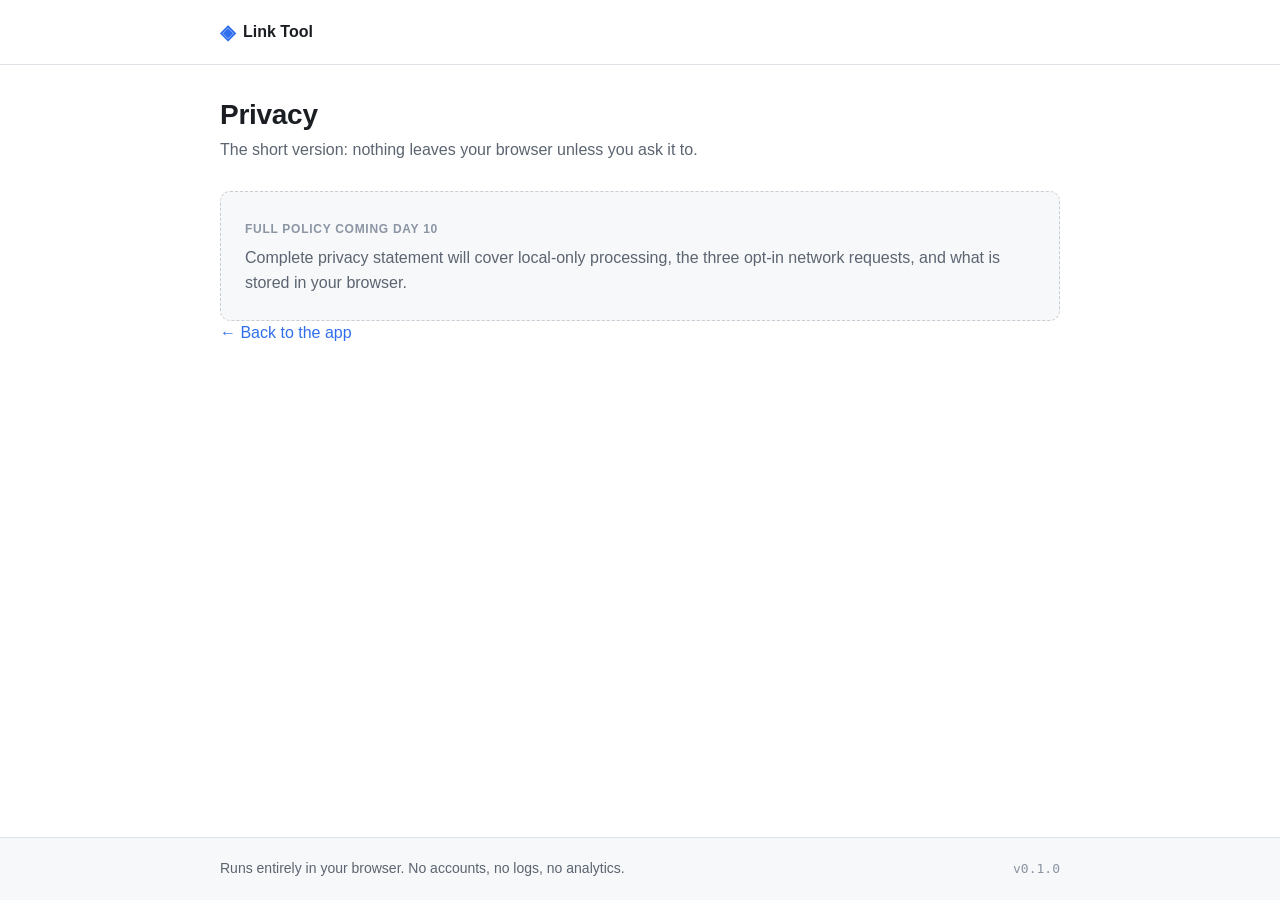
==== privacy.html @ 770673e8 "Day 1: foundation  shell, theme system, hash routing - index.html with four tab panels (Clean/Test/H" ====
<!DOCTYPE html>
<html lang="en">

<head>
    <meta charset="UTF-8">
    <meta name="viewport" content="width=device-width, initial-scale=1.0">
    <title>Privacy — Link Tool</title>
    <script>
        (function () {
            try {
                var stored = localStorage.getItem('theme') || 'system';
                var theme = stored === 'system'
                    ? (window.matchMedia('(prefers-color-scheme: dark)').matches ? 'dark' : 'light')
                    : stored;
                document.documentElement.setAttribute('data-theme', theme);
            } catch (e) {
                document.documentElement.setAttribute('data-theme', 'light');
            }
        })();
    </script>
    <link rel="stylesheet" href="css/theme.css">
    <link rel="stylesheet" href="css/layout.css">
</head>

<body>
    <header class="site-header">
        <div class="header-inner">
            <a class="brand" href="index.html" aria-label="Link Tool home">
                <span class="brand-mark" aria-hidden="true">◈</span>
                <span class="brand-name">Link Tool</span>
            </a>
        </div>
    </header>

    <main class="site-main">
        <h1 class="panel-title">Privacy</h1>
        <p class="panel-lede">The short version: nothing leaves your browser unless you ask it to.</p>
        <div class="placeholder-card">
            <p class="placeholder-label">Full policy coming Day 10</p>
            <p>Complete privacy statement will cover local-only processing, the three opt-in network requests, and what
                is stored in your browser.</p>
        </div>
        <p><a href="index.html">← Back to the app</a></p>
    </main>

    <footer class="site-footer">
        <div class="footer-inner">
            <p class="footer-note">Runs entirely in your browser. No accounts, no logs, no analytics.</p>
            <nav class="footer-nav" aria-label="Secondary">
                <span class="footer-version">v0.1.0</span>
            </nav>
        </div>
    </footer>
</body>

</html>
---- css/theme.css ----
/* ============================================
   theme.css — color tokens + base element styles
   ============================================ */

/* --- Light theme (default) --- */
:root,
[data-theme="light"] {
    color-scheme: light;

    --bg: #ffffff;
    --bg-elevated: #f7f8fa;
    --bg-subtle: #eef0f4;
    --bg-hover: #f0f2f5;

    --text: #1a1d21;
    --text-muted: #5b6470;
    --text-faint: #8b95a3;

    --border: #dfe3e8;
    --border-strong: #c8cdd4;

    --accent: #2f6fed;
    --accent-hover: #1e5cd6;
    --accent-soft: #e8f0ff;
    --accent-text: #ffffff;

    --success: #1a8a4a;
    --success-soft: #e6f6ec;
    --warning: #b8860b;
    --warning-soft: #fdf6e3;
    --danger: #d1332e;
    --danger-soft: #fdecea;
    --neutral-soft: #eef0f4;

    --shadow-sm: 0 1px 2px rgba(0, 0, 0, 0.06);
    --shadow-md: 0 4px 12px rgba(0, 0, 0, 0.08);
    --shadow-lg: 0 12px 32px rgba(0, 0, 0, 0.12);

    --radius-sm: 6px;
    --radius-md: 10px;
    --radius-lg: 16px;

    --font-sans: -apple-system, BlinkMacSystemFont, "Segoe UI", Roboto,
        "Helvetica Neue", Arial, sans-serif;
    --font-mono: ui-monospace, SFMono-Regular, "SF Mono", Menlo, Consolas,
        monospace;

    --header-height: 64px;
    --content-max: 880px;
}

/* --- Dark theme --- */
[data-theme="dark"] {
    color-scheme: dark;

    --bg: #0f1216;
    --bg-elevated: #171b21;
    --bg-subtle: #1f242c;
    --bg-hover: #232830;

    --text: #e8ecf1;
    --text-muted: #a3adba;
    --text-faint: #6b7683;

    --border: #2a3038;
    --border-strong: #3a424c;

    --accent: #4a86f7;
    --accent-hover: #6a9cff;
    --accent-soft: #1a2740;
    --accent-text: #ffffff;

    --success: #3ecf7a;
    --success-soft: #16301f;
    --warning: #e8b93e;
    --warning-soft: #33290f;
    --danger: #ff6b66;
    --danger-soft: #3a1a19;
    --neutral-soft: #1f242c;

    --shadow-sm: 0 1px 2px rgba(0, 0, 0, 0.3);
    --shadow-md: 0 4px 12px rgba(0, 0, 0, 0.4);
    --shadow-lg: 0 12px 32px rgba(0, 0, 0, 0.5);
}

/* --- Reset --- */
*,
*::before,
*::after {
    box-sizing: border-box;
}

html {
    -webkit-text-size-adjust: 100%;
    text-size-adjust: 100%;
}

body {
    margin: 0;
    padding: 0;
    background: var(--bg);
    color: var(--text);
    font-family: var(--font-sans);
    font-size: 16px;
    line-height: 1.55;
    -webkit-font-smoothing: antialiased;
    -moz-osx-font-smoothing: grayscale;
    min-height: 100vh;
    min-height: 100dvh;
    display: flex;
    flex-direction: column;
}

/* Smooth theme transition — only if user allows motion */
@media (prefers-reduced-motion: no-preference) {

    body,
    .site-header,
    .site-footer,
    .tab-link,
    .theme-toggle {
        transition: background-color 200ms ease, color 200ms ease,
            border-color 200ms ease;
    }
}

/* --- Typography --- */
h1,
h2,
h3,
h4 {
    line-height: 1.25;
    margin: 0 0 0.5em;
    font-weight: 600;
    letter-spacing: -0.01em;
}

h1 {
    font-size: 1.75rem;
}

h2 {
    font-size: 1.375rem;
}

h3 {
    font-size: 1.125rem;
}

p {
    margin: 0 0 1em;
}

a {
    color: var(--accent);
    text-decoration: none;
}

a:hover {
    text-decoration: underline;
}

code,
pre,
.mono {
    font-family: var(--font-mono);
    font-size: 0.9em;
}

/* --- Focus ring --- */
:focus-visible {
    outline: 2px solid var(--accent);
    outline-offset: 2px;
    border-radius: var(--radius-sm);
}

/* --- Buttons --- */
button {
    font: inherit;
    color: inherit;
    background: none;
    border: none;
    cursor: pointer;
}

/* --- Selection --- */
::selection {
    background: var(--accent);
    color: var(--accent-text);
}
---- css/layout.css ----
/* ============================================
   layout.css — page structure
   ============================================ */

/* --- Skip link --- */
.skip-link {
    position: absolute;
    top: -100px;
    left: 8px;
    z-index: 100;
    padding: 8px 14px;
    background: var(--accent);
    color: var(--accent-text);
    border-radius: var(--radius-sm);
    font-weight: 500;
}

.skip-link:focus {
    top: 8px;
}

/* --- Header --- */
.site-header {
    position: sticky;
    top: 0;
    z-index: 20;
    background: var(--bg);
    border-bottom: 1px solid var(--border);
}

.header-inner {
    max-width: var(--content-max);
    margin: 0 auto;
    padding: 0 20px;
    height: var(--header-height);
    display: flex;
    align-items: center;
    gap: 24px;
}

/* --- Brand --- */
.brand {
    display: inline-flex;
    align-items: center;
    gap: 8px;
    color: var(--text);
    font-weight: 600;
    font-size: 1rem;
    text-decoration: none;
    flex-shrink: 0;
}

.brand:hover {
    text-decoration: none;
}

.brand-mark {
    color: var(--accent);
    font-size: 1.25rem;
    line-height: 1;
}

/* --- Tab navigation --- */
.tab-nav {
    display: flex;
    align-items: center;
    gap: 4px;
    flex: 1;
    min-width: 0;
}

.tab-link {
    display: inline-block;
    padding: 8px 14px;
    border-radius: var(--radius-sm);
    color: var(--text-muted);
    font-weight: 500;
    font-size: 0.9375rem;
    text-decoration: none;
    white-space: nowrap;
}

.tab-link:hover {
    background: var(--bg-hover);
    color: var(--text);
    text-decoration: none;
}

.tab-link.is-active {
    background: var(--accent-soft);
    color: var(--accent);
}

/* --- Theme toggle --- */
.theme-toggle {
    display: inline-flex;
    align-items: center;
    gap: 6px;
    padding: 6px 10px;
    border: 1px solid var(--border);
    border-radius: var(--radius-sm);
    background: var(--bg-elevated);
    color: var(--text-muted);
    font-size: 0.875rem;
    font-weight: 500;
    flex-shrink: 0;
}

.theme-toggle:hover {
    background: var(--bg-hover);
    color: var(--text);
}

.theme-icon {
    font-size: 1rem;
    line-height: 1;
}

/* --- Main --- */
.site-main {
    flex: 1;
    width: 100%;
    max-width: var(--content-max);
    margin: 0 auto;
    padding: 32px 20px 64px;
}

.tab-panel[hidden] {
    display: none;
}

.panel-title {
    font-size: 1.75rem;
    margin-bottom: 6px;
}

.panel-lede {
    color: var(--text-muted);
    font-size: 1rem;
    margin-bottom: 28px;
    max-width: 60ch;
}

/* --- Placeholder cards (removed as features land) --- */
.placeholder-card {
    padding: 24px;
    background: var(--bg-elevated);
    border: 1px dashed var(--border-strong);
    border-radius: var(--radius-md);
    color: var(--text-muted);
}

.placeholder-label {
    display: inline-block;
    font-size: 0.75rem;
    font-weight: 600;
    text-transform: uppercase;
    letter-spacing: 0.06em;
    color: var(--text-faint);
    margin-bottom: 8px;
}

.placeholder-card p:last-child {
    margin-bottom: 0;
}

/* --- Footer --- */
.site-footer {
    border-top: 1px solid var(--border);
    background: var(--bg-elevated);
}

.footer-inner {
    max-width: var(--content-max);
    margin: 0 auto;
    padding: 20px;
    display: flex;
    align-items: center;
    justify-content: space-between;
    gap: 16px;
    flex-wrap: wrap;
    font-size: 0.875rem;
    color: var(--text-muted);
}

.footer-note {
    margin: 0;
}

.footer-nav {
    display: flex;
    align-items: center;
    gap: 8px;
}

.footer-nav a {
    color: var(--text-muted);
}

.footer-nav a:hover {
    color: var(--accent);
}

.footer-sep {
    color: var(--text-faint);
}

.footer-version {
    color: var(--text-faint);
    font-family: var(--font-mono);
    font-size: 0.8125rem;
}

/* --- Responsive --- */
@media (max-width: 720px) {
    :root {
        --header-height: 56px;
    }

    .header-inner {
        gap: 12px;
        padding: 0 14px;
    }

    .brand-name {
        display: none;
    }

    .theme-label {
        display: none;
    }

    .theme-toggle {
        padding: 6px 8px;
    }

    .site-main {
        padding: 24px 16px 48px;
    }

    .panel-title {
        font-size: 1.5rem;
    }

    .footer-inner {
        flex-direction: column;
        align-items: flex-start;
        gap: 8px;
    }
}
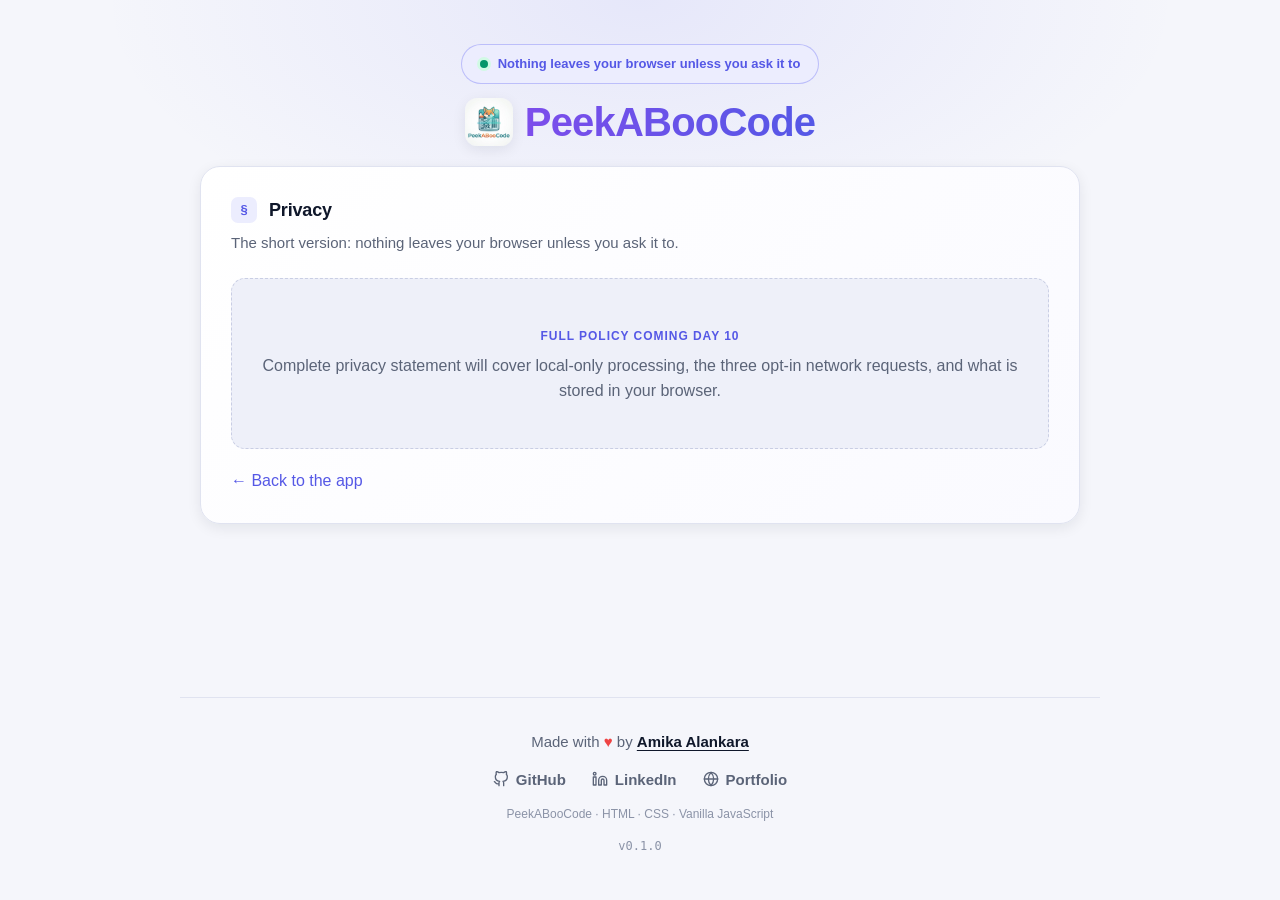
==== commit 79305580: "Style: restyle UI to PixFold design language - Swap teal/orange palette for indigo/violet on near-bl" ====
--- a/privacy.html
+++ b/privacy.html
@@ -4,7 +4,8 @@
 <head>
     <meta charset="UTF-8">
     <meta name="viewport" content="width=device-width, initial-scale=1.0">
-    <title>Privacy — Link Tool</title>
+    <title>PeekABooCode | Privacy</title>
+    <link rel="icon" type="image/png" href="assets/PeakABooCode.jpg" sizes="32x32">
     <script>
         (function () {
             try {
@@ -20,32 +21,63 @@
     </script>
     <link rel="stylesheet" href="css/theme.css">
     <link rel="stylesheet" href="css/layout.css">
+    <link rel="stylesheet" href="css/components.css">
 </head>
 
 <body>
     <header class="site-header">
         <div class="header-inner">
-            <a class="brand" href="index.html" aria-label="Link Tool home">
-                <span class="brand-mark" aria-hidden="true">◈</span>
-                <span class="brand-name">Link Tool</span>
-            </a>
+            <div class="hero">
+                <p class="status-pill"><span class="status-dot" aria-hidden="true"></span>Nothing leaves your browser
+                    unless you ask it to</p>
+                <a class="brand" href="index.html" aria-label="PeekABooCode home">
+                    <img src="assets/PeakABooCode.jpg" alt="" class="brand-logo" width="48" height="48">
+                    <span class="brand-name">PeekABooCode</span>
+                </a>
+            </div>
         </div>
     </header>
 
     <main class="site-main">
-        <h1 class="panel-title">Privacy</h1>
-        <p class="panel-lede">The short version: nothing leaves your browser unless you ask it to.</p>
-        <div class="placeholder-card">
-            <p class="placeholder-label">Full policy coming Day 10</p>
-            <p>Complete privacy statement will cover local-only processing, the three opt-in network requests, and what
-                is stored in your browser.</p>
-        </div>
-        <p><a href="index.html">← Back to the app</a></p>
+        <section class="tab-panel">
+            <h1 class="panel-title"><span class="step-badge" aria-hidden="true">§</span>Privacy</h1>
+            <p class="panel-lede">The short version: nothing leaves your browser unless you ask it to.</p>
+            <div class="placeholder-card">
+                <p class="placeholder-label">Full policy coming Day 10</p>
+                <p>Complete privacy statement will cover local-only processing, the three opt-in network requests, and
+                    what
+                    is stored in your browser.</p>
+            </div>
+            <p style="margin:20px 0 0"><a href="index.html">← Back to the app</a></p>
+        </section>
     </main>
 
     <footer class="site-footer">
         <div class="footer-inner">
-            <p class="footer-note">Runs entirely in your browser. No accounts, no logs, no analytics.</p>
+            <p class="footer-made">Made with <span class="footer-heart" aria-label="love">♥</span> by
+                <a href="https://amika-alankara-portfolio.vercel.app" target="_blank" rel="noopener">Amika Alankara</a>
+            </p>
+            <nav class="footer-social" aria-label="Creator links">
+                <a href="https://github.com/Amika1118" target="_blank" rel="noopener">
+                    <svg viewBox="0 0 24 24" aria-hidden="true">
+                        <path
+                            d="M9 19c-5 1.5-5-2.5-7-3m14 6v-3.87a3.37 3.37 0 0 0-.94-2.61c3.14-.35 6.44-1.54 6.44-7A5.44 5.44 0 0 0 20 4.77 5.07 5.07 0 0 0 19.91 1S18.73.65 16 2.48a13.38 13.38 0 0 0-7 0C6.27.65 5.09 1 5.09 1A5.07 5.07 0 0 0 5 4.77a5.44 5.44 0 0 0-1.5 3.78c0 5.42 3.3 6.61 6.44 7A3.37 3.37 0 0 0 9 18.13V22" />
+                    </svg>GitHub</a>
+                <a href="https://www.linkedin.com/in/amika-ranmeth" target="_blank" rel="noopener">
+                    <svg viewBox="0 0 24 24" aria-hidden="true">
+                        <path d="M16 8a6 6 0 0 1 6 6v7h-4v-7a2 2 0 0 0-2-2 2 2 0 0 0-2 2v7h-4v-7a6 6 0 0 1 6-6z" />
+                        <rect x="2" y="9" width="4" height="12" />
+                        <circle cx="4" cy="4" r="2" />
+                    </svg>LinkedIn</a>
+                <a href="https://amika-alankara-portfolio.vercel.app" target="_blank" rel="noopener">
+                    <svg viewBox="0 0 24 24" aria-hidden="true">
+                        <circle cx="12" cy="12" r="10" />
+                        <line x1="2" y1="12" x2="22" y2="12" />
+                        <path
+                            d="M12 2a15.3 15.3 0 0 1 4 10 15.3 15.3 0 0 1-4 10 15.3 15.3 0 0 1-4-10 15.3 15.3 0 0 1 4-10z" />
+                    </svg>Portfolio</a>
+            </nav>
+            <p class="footer-tagline">PeekABooCode · HTML · CSS · Vanilla JavaScript</p>
             <nav class="footer-nav" aria-label="Secondary">
                 <span class="footer-version">v0.1.0</span>
             </nav>
--- a/css/theme.css
+++ b/css/theme.css
@@ -1,86 +1,109 @@
 /* ============================================
-   theme.css — color tokens + base element styles
+   theme.css — PeekABooCode tokens + base
+   Design language: PixFold (indigo/violet on near-black)
    ============================================ */
 
-/* --- Light theme (default) --- */
+/* --- Light theme --- */
 :root,
 [data-theme="light"] {
     color-scheme: light;
 
-    --bg: #ffffff;
-    --bg-elevated: #f7f8fa;
-    --bg-subtle: #eef0f4;
-    --bg-hover: #f0f2f5;
-
-    --text: #1a1d21;
-    --text-muted: #5b6470;
-    --text-faint: #8b95a3;
-
-    --border: #dfe3e8;
-    --border-strong: #c8cdd4;
-
-    --accent: #2f6fed;
-    --accent-hover: #1e5cd6;
-    --accent-soft: #e8f0ff;
-    --accent-text: #ffffff;
-
-    --success: #1a8a4a;
-    --success-soft: #e6f6ec;
-    --warning: #b8860b;
-    --warning-soft: #fdf6e3;
-    --danger: #d1332e;
-    --danger-soft: #fdecea;
-    --neutral-soft: #eef0f4;
-
-    --shadow-sm: 0 1px 2px rgba(0, 0, 0, 0.06);
-    --shadow-md: 0 4px 12px rgba(0, 0, 0, 0.08);
-    --shadow-lg: 0 12px 32px rgba(0, 0, 0, 0.12);
-
-    --radius-sm: 6px;
-    --radius-md: 10px;
-    --radius-lg: 16px;
-
-    --font-sans: -apple-system, BlinkMacSystemFont, "Segoe UI", Roboto,
+    --bg: #F5F6FB;
+    --bg-elevated: #FFFFFF;
+    --bg-subtle: #EEF0F9;
+    --bg-hover: #E4E7F6;
+    --card-bg: linear-gradient(135deg, #FFFFFF 0%, #FAFAFF 100%);
+    --glow: rgba(99, 102, 241, 0.10);
+
+    --text: #0F172A;
+    --text-muted: #5B6478;
+    --text-faint: #8B93A7;
+
+    --border: #E0E3F0;
+    --border-strong: #C9CEE4;
+
+    --accent: #5558E6;
+    --accent-hover: #4346CC;
+    --accent-soft: #ECEDFE;
+    --accent-line: rgba(99, 102, 241, 0.35);
+    --accent-text: #FFFFFF;
+    --accent-2: #8B5CF6;
+    --btn-gradient: linear-gradient(135deg, #6366F1 0%, #8B5CF6 100%);
+    --title-gradient: linear-gradient(90deg, #7C4DEB 0%, #5558E6 100%);
+
+    --brand-orange: #F97316;
+    --brand-orange-hover: #EA6A0C;
+    --brand-orange-soft: #FFEDD5;
+
+    --success: #059669;
+    --success-soft: #D1FAE5;
+    --warning: #D97706;
+    --warning-soft: #FEF3C7;
+    --danger: #DC2626;
+    --danger-soft: #FEE2E2;
+    --neutral-soft: #EEF0F9;
+    --heart: #EF4444;
+
+    --shadow-sm: 0 1px 2px rgba(15, 23, 42, 0.06);
+    --shadow-md: 0 4px 14px rgba(15, 23, 42, 0.08);
+    --shadow-lg: 0 16px 40px rgba(15, 23, 42, 0.12);
+
+    --radius-sm: 10px;
+    --radius-md: 14px;
+    --radius-lg: 20px;
+
+    --font-sans: Inter, -apple-system, BlinkMacSystemFont, "Segoe UI", Roboto,
         "Helvetica Neue", Arial, sans-serif;
     --font-mono: ui-monospace, SFMono-Regular, "SF Mono", Menlo, Consolas,
         monospace;
 
     --header-height: 64px;
-    --content-max: 880px;
+    --content-max: 920px;
 }
 
 /* --- Dark theme --- */
 [data-theme="dark"] {
     color-scheme: dark;
 
-    --bg: #0f1216;
-    --bg-elevated: #171b21;
-    --bg-subtle: #1f242c;
-    --bg-hover: #232830;
-
-    --text: #e8ecf1;
-    --text-muted: #a3adba;
-    --text-faint: #6b7683;
-
-    --border: #2a3038;
-    --border-strong: #3a424c;
-
-    --accent: #4a86f7;
-    --accent-hover: #6a9cff;
-    --accent-soft: #1a2740;
-    --accent-text: #ffffff;
-
-    --success: #3ecf7a;
-    --success-soft: #16301f;
-    --warning: #e8b93e;
-    --warning-soft: #33290f;
-    --danger: #ff6b66;
-    --danger-soft: #3a1a19;
-    --neutral-soft: #1f242c;
-
-    --shadow-sm: 0 1px 2px rgba(0, 0, 0, 0.3);
-    --shadow-md: 0 4px 12px rgba(0, 0, 0, 0.4);
-    --shadow-lg: 0 12px 32px rgba(0, 0, 0, 0.5);
+    --bg: #0A0B10;
+    --bg-elevated: #12141F;
+    --bg-subtle: #171A28;
+    --bg-hover: #1E2236;
+    --card-bg: linear-gradient(135deg, #14162A 0%, #0E1019 100%);
+    --glow: rgba(99, 102, 241, 0.14);
+
+    --text: #F1F2F7;
+    --text-muted: #9AA0B4;
+    --text-faint: #666C82;
+
+    --border: #1F2233;
+    --border-strong: #2C3049;
+
+    --accent: #7C83F7;
+    --accent-hover: #9BA0FA;
+    --accent-soft: #1A1D3D;
+    --accent-line: rgba(124, 131, 247, 0.35);
+    --accent-text: #FFFFFF;
+    --accent-2: #A78BFA;
+    --btn-gradient: linear-gradient(135deg, #6366F1 0%, #8B5CF6 100%);
+    --title-gradient: linear-gradient(90deg, #A78BFA 0%, #7C83F7 100%);
+
+    --brand-orange: #FB923C;
+    --brand-orange-hover: #FDBA74;
+    --brand-orange-soft: #2B1D12;
+
+    --success: #34D399;
+    --success-soft: #0F2A22;
+    --warning: #FBBF24;
+    --warning-soft: #2B2210;
+    --danger: #F87171;
+    --danger-soft: #2D1518;
+    --neutral-soft: #171A28;
+    --heart: #EF4444;
+
+    --shadow-sm: 0 1px 2px rgba(0, 0, 0, 0.35);
+    --shadow-md: 0 6px 18px rgba(0, 0, 0, 0.45);
+    --shadow-lg: 0 18px 48px rgba(0, 0, 0, 0.55);
 }
 
 /* --- Reset --- */
@@ -99,6 +122,8 @@
     margin: 0;
     padding: 0;
     background: var(--bg);
+    background-image: radial-gradient(60% 380px at 50% 0%, var(--glow), transparent 70%);
+    background-repeat: no-repeat;
     color: var(--text);
     font-family: var(--font-sans);
     font-size: 16px;
@@ -111,14 +136,14 @@
     flex-direction: column;
 }
 
-/* Smooth theme transition — only if user allows motion */
 @media (prefers-reduced-motion: no-preference) {
 
     body,
     .site-header,
     .site-footer,
     .tab-link,
-    .theme-toggle {
+    .theme-toggle,
+    .tab-panel {
         transition: background-color 200ms ease, color 200ms ease,
             border-color 200ms ease;
     }
@@ -131,7 +156,7 @@
 h4 {
     line-height: 1.25;
     margin: 0 0 0.5em;
-    font-weight: 600;
+    font-weight: 700;
     letter-spacing: -0.01em;
 }
 
@@ -174,7 +199,6 @@
     border-radius: var(--radius-sm);
 }
 
-/* --- Buttons --- */
 button {
     font: inherit;
     color: inherit;
@@ -183,8 +207,20 @@
     cursor: pointer;
 }
 
-/* --- Selection --- */
 ::selection {
-    background: var(--accent);
-    color: var(--accent-text);
+    background: var(--accent-2);
+    color: #FFFFFF;
+}
+
+/* --- Screen-reader only --- */
+.sr-only {
+    position: absolute;
+    width: 1px;
+    height: 1px;
+    padding: 0;
+    margin: -1px;
+    overflow: hidden;
+    clip: rect(0, 0, 0, 0);
+    white-space: nowrap;
+    border: 0;
 }
--- a/css/layout.css
+++ b/css/layout.css
@@ -1,5 +1,7 @@
 /* ============================================
-   layout.css — page structure
+   layout.css - page structure (PixFold style)
+   Centered hero, segmented tabs, card panels,
+   centered footer with divider.
    ============================================ */
 
 /* --- Skip link --- */
@@ -19,101 +21,194 @@
     top: 8px;
 }
 
-/* --- Header --- */
+/* --- Header / hero --- */
 .site-header {
-    position: sticky;
-    top: 0;
+    position: relative;
     z-index: 20;
-    background: var(--bg);
-    border-bottom: 1px solid var(--border);
+    background: transparent;
 }
 
 .header-inner {
     max-width: var(--content-max);
     margin: 0 auto;
-    padding: 0 20px;
-    height: var(--header-height);
-    display: flex;
-    align-items: center;
-    gap: 24px;
-}
-
-/* --- Brand --- */
+    padding: 44px 20px 0;
+    display: flex;
+    flex-direction: column;
+    align-items: stretch;
+    gap: 28px;
+}
+
+.hero {
+    display: flex;
+    flex-direction: column;
+    align-items: center;
+    text-align: center;
+    gap: 14px;
+}
+
+.status-pill {
+    display: inline-flex;
+    align-items: center;
+    gap: 10px;
+    margin: 0;
+    padding: 9px 18px;
+    border: 1px solid var(--accent-line);
+    border-radius: 999px;
+    background: var(--accent-soft);
+    color: var(--accent);
+    font-size: 0.8125rem;
+    font-weight: 600;
+}
+
+.status-dot {
+    width: 8px;
+    height: 8px;
+    border-radius: 50%;
+    background: var(--success);
+    box-shadow: 0 0 0 3px var(--success-soft);
+}
+
 .brand {
     display: inline-flex;
     align-items: center;
+    gap: 12px;
+    color: var(--text);
+    text-decoration: none;
+}
+
+.brand:hover {
+    text-decoration: none;
+}
+
+.brand-logo {
+    display: block;
+    width: 48px;
+    height: 48px;
+    object-fit: cover;
+    border-radius: 12px;
+    box-shadow: var(--shadow-md);
+}
+
+.brand-name {
+    font-size: 2.5rem;
+    font-weight: 800;
+    letter-spacing: -0.02em;
+    line-height: 1.1;
+    background: var(--title-gradient);
+    -webkit-background-clip: text;
+    background-clip: text;
+    -webkit-text-fill-color: transparent;
+    color: transparent;
+}
+
+.hero-sub {
+    margin: 0;
+    max-width: 62ch;
+    color: var(--text-muted);
+    font-size: 1rem;
+}
+
+/* --- Segmented tab navigation --- */
+.tab-nav {
+    display: grid;
+    grid-template-columns: repeat(4, 1fr);
     gap: 8px;
+    padding: 8px;
+    background: var(--bg-elevated);
+    border: 1px solid var(--border);
+    border-radius: var(--radius-lg);
+}
+
+.tab-link {
+    display: block;
+    padding: 13px 10px;
+    border: 1px solid transparent;
+    border-radius: var(--radius-md);
     color: var(--text);
     font-weight: 600;
-    font-size: 1rem;
-    text-decoration: none;
-    flex-shrink: 0;
-}
-
-.brand:hover {
-    text-decoration: none;
-}
-
-.brand-mark {
-    color: var(--accent);
-    font-size: 1.25rem;
-    line-height: 1;
-}
-
-/* --- Tab navigation --- */
-.tab-nav {
-    display: flex;
-    align-items: center;
-    gap: 4px;
-    flex: 1;
-    min-width: 0;
-}
-
-.tab-link {
-    display: inline-block;
-    padding: 8px 14px;
-    border-radius: var(--radius-sm);
-    color: var(--text-muted);
-    font-weight: 500;
     font-size: 0.9375rem;
+    text-align: center;
     text-decoration: none;
     white-space: nowrap;
 }
 
 .tab-link:hover {
     background: var(--bg-hover);
-    color: var(--text);
     text-decoration: none;
 }
 
 .tab-link.is-active {
     background: var(--accent-soft);
-    color: var(--accent);
-}
-
-/* --- Theme toggle --- */
+    border-color: var(--accent-line);
+    color: var(--accent);
+}
+
+/* --- Theme toggle: round, fixed top-right --- */
 .theme-toggle {
     display: inline-flex;
     align-items: center;
+    justify-content: center;
     gap: 6px;
-    padding: 6px 10px;
+    width: 48px;
+    height: 48px;
+    padding: 0;
     border: 1px solid var(--border);
-    border-radius: var(--radius-sm);
+    border-radius: 50%;
     background: var(--bg-elevated);
-    color: var(--text-muted);
-    font-size: 0.875rem;
-    font-weight: 500;
-    flex-shrink: 0;
+    color: var(--text);
+    box-shadow: var(--shadow-sm);
 }
 
 .theme-toggle:hover {
     background: var(--bg-hover);
-    color: var(--text);
+}
+
+.header-inner>.theme-toggle {
+    position: fixed;
+    top: 20px;
+    right: 24px;
+    z-index: 30;
+}
+
+.theme-label {
+    display: none;
 }
 
 .theme-icon {
-    font-size: 1rem;
-    line-height: 1;
+    display: block;
+    width: 18px;
+    height: 18px;
+    flex: 0 0 auto;
+    background-color: currentColor;
+    -webkit-mask-repeat: no-repeat;
+    -webkit-mask-position: center;
+    -webkit-mask-size: contain;
+    mask-repeat: no-repeat;
+    mask-position: center;
+    mask-size: contain;
+}
+
+.theme-icon[data-theme-icon="light"] {
+    -webkit-mask-image: url("../assets/icons/sun.svg");
+    mask-image: url("../assets/icons/sun.svg");
+}
+
+.theme-icon[data-theme-icon="dark"] {
+    -webkit-mask-image: url("../assets/icons/moon.svg");
+    mask-image: url("../assets/icons/moon.svg");
+}
+
+.theme-icon[data-theme-icon="system"] {
+    -webkit-mask-image: url("../assets/icons/monitor.svg");
+    mask-image: url("../assets/icons/monitor.svg");
+}
+
+/* --- Hamburger + mobile menu: not used in this layout ---
+   (the segmented tabs fit on every screen size; markup and
+   menu.js are left in place untouched) */
+.menu-toggle,
+.mobile-menu {
+    display: none !important;
 }
 
 /* --- Main --- */
@@ -122,7 +217,16 @@
     width: 100%;
     max-width: var(--content-max);
     margin: 0 auto;
-    padding: 32px 20px 64px;
+    padding: 20px 20px 40px;
+}
+
+/* --- Panel = card --- */
+.tab-panel {
+    padding: 30px;
+    background: var(--card-bg);
+    border: 1px solid var(--border);
+    border-radius: var(--radius-lg);
+    box-shadow: var(--shadow-md);
 }
 
 .tab-panel[hidden] {
@@ -130,33 +234,52 @@
 }
 
 .panel-title {
-    font-size: 1.75rem;
-    margin-bottom: 6px;
+    display: flex;
+    align-items: center;
+    gap: 12px;
+    margin-bottom: 8px;
+    font-size: 1.125rem;
+    font-weight: 700;
+}
+
+.step-badge {
+    display: inline-flex;
+    align-items: center;
+    justify-content: center;
+    min-width: 26px;
+    height: 26px;
+    padding: 0 6px;
+    border-radius: 7px;
+    background: var(--accent-soft);
+    color: var(--accent);
+    font-size: 0.8125rem;
+    font-weight: 700;
 }
 
 .panel-lede {
     color: var(--text-muted);
-    font-size: 1rem;
-    margin-bottom: 28px;
+    font-size: 0.9375rem;
+    margin-bottom: 24px;
     max-width: 60ch;
 }
 
-/* --- Placeholder cards (removed as features land) --- */
+/* --- Placeholder cards (dashed drop-zone look) --- */
 .placeholder-card {
-    padding: 24px;
-    background: var(--bg-elevated);
+    padding: 44px 24px;
+    background: var(--bg-subtle);
     border: 1px dashed var(--border-strong);
     border-radius: var(--radius-md);
     color: var(--text-muted);
+    text-align: center;
 }
 
 .placeholder-label {
     display: inline-block;
     font-size: 0.75rem;
-    font-weight: 600;
+    font-weight: 700;
     text-transform: uppercase;
-    letter-spacing: 0.06em;
-    color: var(--text-faint);
+    letter-spacing: 0.08em;
+    color: var(--accent);
     margin-bottom: 8px;
 }
 
@@ -166,35 +289,92 @@
 
 /* --- Footer --- */
 .site-footer {
-    border-top: 1px solid var(--border);
-    background: var(--bg-elevated);
+    padding: 0 20px;
+    background: transparent;
 }
 
 .footer-inner {
     max-width: var(--content-max);
     margin: 0 auto;
-    padding: 20px;
-    display: flex;
-    align-items: center;
-    justify-content: space-between;
-    gap: 16px;
+    padding: 32px 0 44px;
+    border-top: 1px solid var(--border);
+    display: flex;
+    flex-direction: column;
+    align-items: center;
+    gap: 14px;
+    text-align: center;
+    font-size: 0.875rem;
+    color: var(--text-muted);
+}
+
+.footer-made {
+    margin: 0;
+    font-size: 0.9375rem;
+    color: var(--text-muted);
+}
+
+.footer-made a {
+    color: var(--text);
+    font-weight: 700;
+    text-decoration: underline;
+    text-underline-offset: 3px;
+}
+
+.footer-made a:hover {
+    color: var(--accent);
+}
+
+.footer-heart {
+    color: var(--heart);
+}
+
+.footer-social {
+    display: flex;
+    align-items: center;
+    justify-content: center;
     flex-wrap: wrap;
-    font-size: 0.875rem;
-    color: var(--text-muted);
-}
-
-.footer-note {
+    gap: 26px;
+}
+
+.footer-social a {
+    display: inline-flex;
+    align-items: center;
+    gap: 7px;
+    color: var(--text-muted);
+    font-size: 0.9375rem;
+    font-weight: 600;
+    text-decoration: none;
+}
+
+.footer-social a:hover {
+    color: var(--accent);
+}
+
+.footer-social svg {
+    width: 16px;
+    height: 16px;
+    fill: none;
+    stroke: currentColor;
+    stroke-width: 2;
+    stroke-linecap: round;
+    stroke-linejoin: round;
+}
+
+.footer-tagline {
     margin: 0;
+    font-size: 0.75rem;
+    color: var(--text-faint);
 }
 
 .footer-nav {
     display: flex;
     align-items: center;
     gap: 8px;
+    font-size: 0.75rem;
 }
 
 .footer-nav a {
-    color: var(--text-muted);
+    color: var(--text-faint);
 }
 
 .footer-nav a:hover {
@@ -208,43 +388,56 @@
 .footer-version {
     color: var(--text-faint);
     font-family: var(--font-mono);
-    font-size: 0.8125rem;
 }
 
 /* --- Responsive --- */
-@media (max-width: 720px) {
-    :root {
-        --header-height: 56px;
-    }
-
+@media (max-width: 719px) {
     .header-inner {
-        gap: 12px;
-        padding: 0 14px;
+        padding: 72px 14px 0;
+        gap: 22px;
+    }
+
+    .header-inner>.theme-toggle {
+        top: 12px;
+        right: 14px;
+        width: 42px;
+        height: 42px;
+    }
+
+    .brand-logo {
+        width: 40px;
+        height: 40px;
     }
 
     .brand-name {
-        display: none;
-    }
-
-    .theme-label {
-        display: none;
-    }
-
-    .theme-toggle {
-        padding: 6px 8px;
+        font-size: 1.875rem;
+    }
+
+    .status-pill {
+        font-size: 0.75rem;
+        padding: 8px 14px;
+        text-align: left;
+    }
+
+    .tab-nav {
+        gap: 4px;
+        padding: 6px;
+    }
+
+    .tab-link {
+        padding: 11px 4px;
+        font-size: 0.8125rem;
     }
 
     .site-main {
-        padding: 24px 16px 48px;
-    }
-
-    .panel-title {
-        font-size: 1.5rem;
-    }
-
-    .footer-inner {
-        flex-direction: column;
-        align-items: flex-start;
-        gap: 8px;
+        padding: 16px 14px 32px;
+    }
+
+    .tab-panel {
+        padding: 20px;
+    }
+
+    .footer-social {
+        gap: 18px;
     }
 }
--- a/css/components.css
+++ b/css/components.css
@@ -0,0 +1,409 @@
+/* ============================================
+   components.css - buttons, forms, cards, badges
+   ============================================ */
+
+/* --- Buttons --- */
+.btn {
+    display: inline-flex;
+    align-items: center;
+    justify-content: center;
+    gap: 8px;
+    padding: 13px 20px;
+    border-radius: var(--radius-md);
+    font-size: 0.9375rem;
+    font-weight: 600;
+    line-height: 1.2;
+    text-decoration: none;
+    cursor: pointer;
+    border: 1px solid transparent;
+    transition: background-color 150ms ease, border-color 150ms ease,
+        color 150ms ease, filter 150ms ease, transform 150ms ease;
+    white-space: nowrap;
+}
+
+.btn:hover {
+    text-decoration: none;
+}
+
+.btn:disabled {
+    opacity: 0.55;
+    cursor: not-allowed;
+}
+
+.btn-primary {
+    background: var(--btn-gradient);
+    color: #FFFFFF;
+    border-color: transparent;
+    box-shadow: 0 6px 18px rgba(99, 102, 241, 0.28);
+}
+
+.btn-primary:hover:not(:disabled) {
+    filter: brightness(1.08);
+    transform: translateY(-1px);
+}
+
+.btn-secondary {
+    background: var(--bg-subtle);
+    color: var(--text);
+    border-color: var(--border);
+}
+
+.btn-secondary:hover:not(:disabled) {
+    background: var(--bg-hover);
+    border-color: var(--border-strong);
+}
+
+.btn-ghost {
+    background: transparent;
+    color: var(--text-muted);
+}
+
+.btn-ghost:hover:not(:disabled) {
+    background: var(--bg-hover);
+    color: var(--text);
+}
+
+.btn-danger {
+    background: transparent;
+    color: var(--danger);
+    border-color: var(--border);
+}
+
+.btn-danger:hover:not(:disabled) {
+    background: var(--danger-soft);
+    border-color: var(--danger);
+}
+
+.btn-sm {
+    padding: 8px 14px;
+    font-size: 0.8125rem;
+    border-radius: var(--radius-sm);
+}
+
+/* --- Clean form --- */
+.clean-form {
+    display: flex;
+    gap: 12px;
+}
+
+.clean-input {
+    flex: 1;
+    min-width: 0;
+    padding: 14px 16px;
+    background: var(--bg-subtle);
+    color: var(--text);
+    border: 1px solid var(--border);
+    border-radius: var(--radius-md);
+    font: inherit;
+    font-size: 1rem;
+    transition: border-color 150ms ease, box-shadow 150ms ease;
+}
+
+.clean-input::placeholder {
+    color: var(--text-faint);
+}
+
+.clean-input:focus {
+    outline: none;
+    border-color: var(--accent);
+    box-shadow: 0 0 0 3px var(--accent-soft);
+}
+
+.clean-input:disabled {
+    opacity: 0.6;
+    cursor: not-allowed;
+}
+
+.clean-result {
+    margin-top: 22px;
+}
+
+/* --- Clean result card --- */
+.clean-card {
+    padding: 22px;
+    background: var(--bg-subtle);
+    border: 1px solid var(--border);
+    border-radius: var(--radius-md);
+}
+
+.clean-card-head {
+    margin-bottom: 4px;
+}
+
+.clean-source {
+    display: flex;
+    align-items: center;
+    gap: 12px;
+}
+
+.clean-source-text {
+    display: flex;
+    flex-direction: column;
+    line-height: 1.3;
+}
+
+.clean-source-label {
+    font-size: 0.6875rem;
+    font-weight: 700;
+    text-transform: uppercase;
+    letter-spacing: 0.08em;
+    color: var(--text-faint);
+}
+
+.clean-source-name {
+    font-size: 1.0625rem;
+    font-weight: 700;
+}
+
+.app-icon {
+    display: inline-flex;
+    align-items: center;
+    justify-content: center;
+    width: 42px;
+    height: 42px;
+    flex: 0 0 auto;
+    border-radius: 12px;
+    background: var(--bg-elevated);
+    border: 1px solid var(--border);
+    font-size: 1.25rem;
+}
+
+.app-icon-letter {
+    border-color: transparent;
+    color: #FFFFFF;
+    font-weight: 700;
+    font-size: 1.125rem;
+}
+
+.clean-block {
+    margin-top: 20px;
+}
+
+.clean-block-title {
+    margin: 0 0 8px;
+    font-size: 0.75rem;
+    font-weight: 700;
+    text-transform: uppercase;
+    letter-spacing: 0.08em;
+    color: var(--text-muted);
+}
+
+.clean-url-row {
+    display: flex;
+    align-items: center;
+    gap: 10px;
+}
+
+.clean-url {
+    flex: 1;
+    min-width: 0;
+    padding: 11px 14px;
+    background: var(--bg);
+    border: 1px solid var(--border);
+    border-radius: var(--radius-sm);
+    font-size: 0.8125rem;
+    word-break: break-all;
+}
+
+.clean-removed-list {
+    display: flex;
+    flex-wrap: wrap;
+    gap: 8px;
+    margin: 0;
+    padding: 0;
+    list-style: none;
+}
+
+.clean-removed-list code {
+    display: inline-block;
+    padding: 4px 11px;
+    border-radius: 999px;
+    background: var(--accent-soft);
+    color: var(--accent);
+    font-size: 0.8125rem;
+    font-weight: 600;
+}
+
+.clean-none,
+.clean-note {
+    margin: 0 0 6px;
+    color: var(--text-muted);
+    font-size: 0.875rem;
+}
+
+.clean-note-warn {
+    color: var(--warning);
+}
+
+.clean-error {
+    display: flex;
+    align-items: center;
+    gap: 10px;
+    padding: 13px 16px;
+    background: var(--danger-soft);
+    color: var(--danger);
+    border: 1px solid var(--danger);
+    border-radius: var(--radius-md);
+    font-size: 0.9375rem;
+    font-weight: 500;
+}
+
+/* --- Cards --- */
+.card {
+    padding: 22px;
+    background: var(--bg-elevated);
+    border: 1px solid var(--border);
+    border-radius: var(--radius-md);
+}
+
+.card-title {
+    margin: 0 0 6px;
+    font-size: 1rem;
+    font-weight: 700;
+}
+
+.card-body {
+    margin: 0;
+    color: var(--text-muted);
+    font-size: 0.9375rem;
+}
+
+/* --- Badges / verdicts --- */
+.badge {
+    display: inline-flex;
+    align-items: center;
+    gap: 4px;
+    padding: 4px 11px;
+    border-radius: 999px;
+    font-size: 0.8125rem;
+    font-weight: 600;
+    line-height: 1.2;
+}
+
+.badge-success {
+    background: var(--success-soft);
+    color: var(--success);
+}
+
+.badge-warning {
+    background: var(--warning-soft);
+    color: var(--warning);
+}
+
+.badge-danger {
+    background: var(--danger-soft);
+    color: var(--danger);
+}
+
+.badge-neutral {
+    background: var(--neutral-soft);
+    color: var(--text-muted);
+}
+
+/* --- Action spinner (inline) --- */
+.spinner {
+    display: inline-block;
+    width: 16px;
+    height: 16px;
+    border: 2px solid currentColor;
+    border-right-color: transparent;
+    border-radius: 50%;
+    animation: spinner-rotate 700ms linear infinite;
+}
+
+.spinner-sm {
+    width: 12px;
+    height: 12px;
+    border-width: 1.5px;
+}
+
+.spinner-lg {
+    width: 28px;
+    height: 28px;
+    border-width: 3px;
+}
+
+@keyframes spinner-rotate {
+    to {
+        transform: rotate(360deg);
+    }
+}
+
+@media (prefers-reduced-motion: reduce) {
+    .spinner {
+        animation-duration: 1400ms;
+    }
+
+    .btn-primary:hover:not(:disabled) {
+        transform: none;
+    }
+}
+
+/* --- Preloader --- */
+.preloader {
+    position: fixed;
+    inset: 0;
+    z-index: 1000;
+    display: flex;
+    align-items: center;
+    justify-content: center;
+    background: var(--bg);
+    opacity: 1;
+    visibility: visible;
+    transition: opacity 250ms ease, visibility 250ms ease;
+}
+
+.preloader.is-hidden {
+    opacity: 0;
+    visibility: hidden;
+    pointer-events: none;
+}
+
+.preloader-inner {
+    display: flex;
+    flex-direction: column;
+    align-items: center;
+    gap: 18px;
+}
+
+.preloader-logo {
+    display: block;
+    border-radius: 18px;
+    object-fit: cover;
+    box-shadow: var(--shadow-lg);
+}
+
+.preloader-spinner {
+    width: 28px;
+    height: 28px;
+    border: 3px solid var(--border);
+    border-top-color: var(--accent);
+    border-radius: 50%;
+    animation: spinner-rotate 800ms linear infinite;
+}
+
+@media (prefers-reduced-motion: reduce) {
+    .preloader {
+        transition: none;
+    }
+
+    .preloader-spinner {
+        animation-duration: 1600ms;
+    }
+}
+
+/* --- Mobile --- */
+@media (max-width: 560px) {
+    .clean-form {
+        flex-direction: column;
+    }
+
+    .clean-form .btn {
+        width: 100%;
+    }
+
+    .clean-url-row {
+        flex-direction: column;
+        align-items: stretch;
+    }
+}
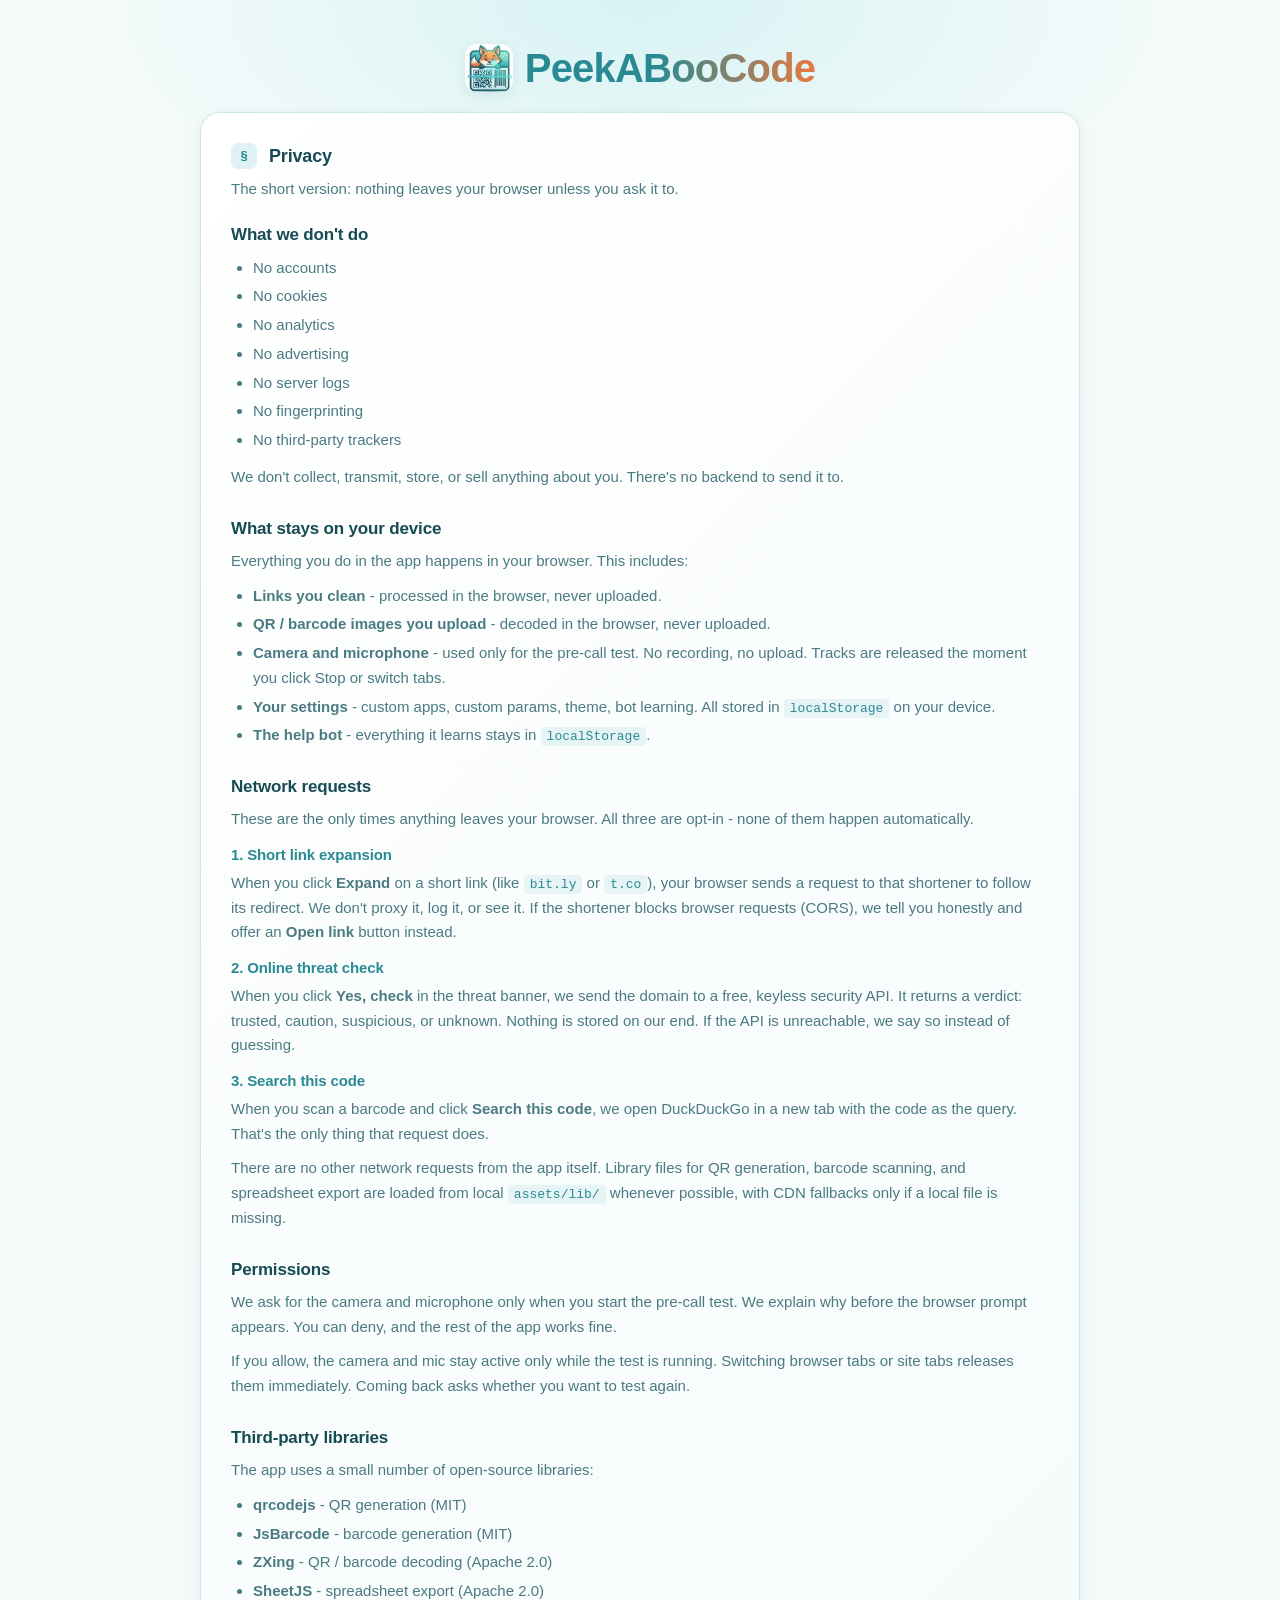
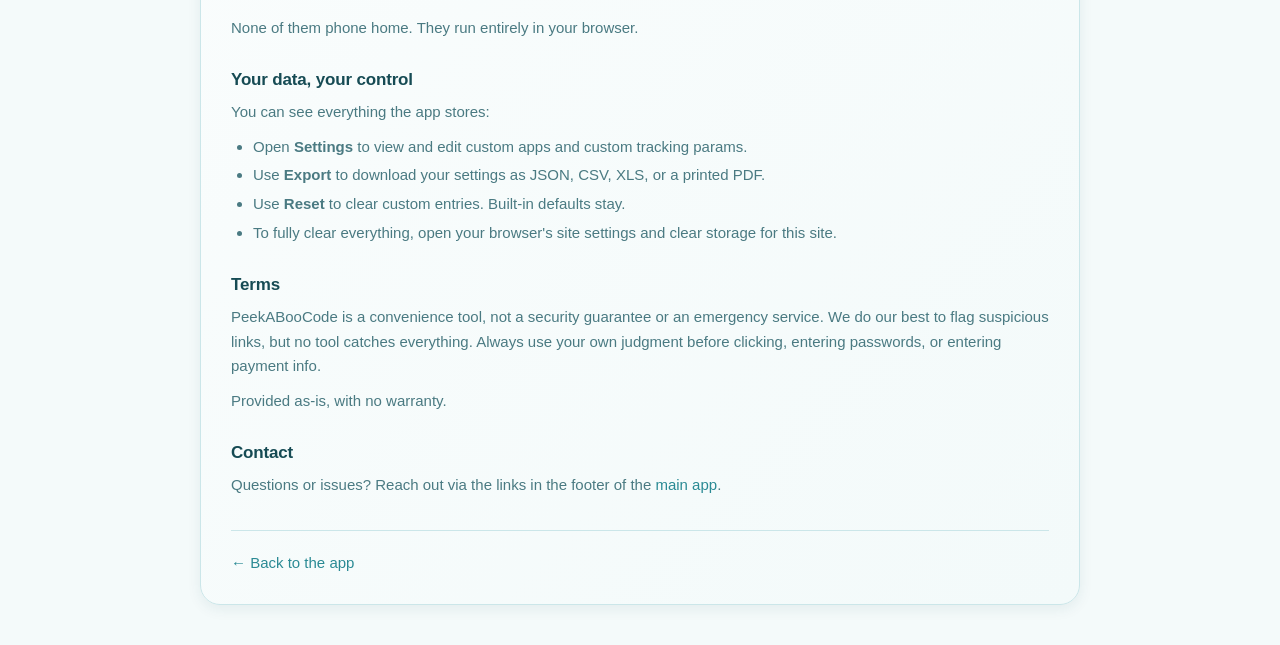
==== commit 5924b788: "chore: v1.0.0 - polish, privacy page, a11y, deploy-ready Privacy page: - Full standalone privacy.htm" ====
--- a/privacy.html
+++ b/privacy.html
@@ -5,7 +5,9 @@
     <meta charset="UTF-8">
     <meta name="viewport" content="width=device-width, initial-scale=1.0">
     <title>PeekABooCode | Privacy</title>
-    <link rel="icon" type="image/png" href="assets/PeakABooCode.jpg" sizes="32x32">
+    <meta name="description" content="PeekABooCode runs in your browser. Nothing leaves your device unless you ask it to.">
+    <link rel="icon" type="image/png" href="assets/PeekABooCode.jpg" sizes="32x32">
+
     <script>
         (function () {
             try {
@@ -19,19 +21,19 @@
             }
         })();
     </script>
+
     <link rel="stylesheet" href="css/theme.css">
     <link rel="stylesheet" href="css/layout.css">
     <link rel="stylesheet" href="css/components.css">
 </head>
 
 <body>
+
     <header class="site-header">
         <div class="header-inner">
             <div class="hero">
-                <p class="status-pill"><span class="status-dot" aria-hidden="true"></span>Nothing leaves your browser
-                    unless you ask it to</p>
                 <a class="brand" href="index.html" aria-label="PeekABooCode home">
-                    <img src="assets/PeakABooCode.jpg" alt="" class="brand-logo" width="48" height="48">
+                    <img src="assets/PeekABooCode.jpg" alt="" class="brand-logo" width="48" height="48">
                     <span class="brand-name">PeekABooCode</span>
                 </a>
             </div>
@@ -40,49 +42,97 @@
 
     <main class="site-main">
         <section class="tab-panel">
-            <h1 class="panel-title"><span class="step-badge" aria-hidden="true">§</span>Privacy</h1>
+            <h1 class="panel-title">
+                <span class="step-badge" aria-hidden="true">§</span>Privacy
+            </h1>
             <p class="panel-lede">The short version: nothing leaves your browser unless you ask it to.</p>
-            <div class="placeholder-card">
-                <p class="placeholder-label">Full policy coming Day 10</p>
-                <p>Complete privacy statement will cover local-only processing, the three opt-in network requests, and
-                    what
-                    is stored in your browser.</p>
-            </div>
-            <p style="margin:20px 0 0"><a href="index.html">← Back to the app</a></p>
+
+            <section class="privacy-section">
+                <h2>What we don't do</h2>
+                <ul>
+                    <li>No accounts</li>
+                    <li>No cookies</li>
+                    <li>No analytics</li>
+                    <li>No advertising</li>
+                    <li>No server logs</li>
+                    <li>No fingerprinting</li>
+                    <li>No third-party trackers</li>
+                </ul>
+                <p>We don't collect, transmit, store, or sell anything about you. There's no backend to send it to.</p>
+            </section>
+
+            <section class="privacy-section">
+                <h2>What stays on your device</h2>
+                <p>Everything you do in the app happens in your browser. This includes:</p>
+                <ul>
+                    <li><strong>Links you clean</strong> - processed in the browser, never uploaded.</li>
+                    <li><strong>QR / barcode images you upload</strong> - decoded in the browser, never uploaded.</li>
+                    <li><strong>Camera and microphone</strong> - used only for the pre-call test. No recording, no upload. Tracks are released the moment you click Stop or switch tabs.</li>
+                    <li><strong>Your settings</strong> - custom apps, custom params, theme, bot learning. All stored in <code>localStorage</code> on your device.</li>
+                    <li><strong>The help bot</strong> - everything it learns stays in <code>localStorage</code>.</li>
+                </ul>
+            </section>
+
+            <section class="privacy-section">
+                <h2>Network requests</h2>
+                <p>These are the only times anything leaves your browser. All three are opt-in - none of them happen automatically.</p>
+
+                <h3>1. Short link expansion</h3>
+                <p>When you click <strong>Expand</strong> on a short link (like <code>bit.ly</code> or <code>t.co</code>), your browser sends a request to that shortener to follow its redirect. We don't proxy it, log it, or see it. If the shortener blocks browser requests (CORS), we tell you honestly and offer an <strong>Open link</strong> button instead.</p>
+
+                <h3>2. Online threat check</h3>
+                <p>When you click <strong>Yes, check</strong> in the threat banner, we send the domain to a free, keyless security API. It returns a verdict: trusted, caution, suspicious, or unknown. Nothing is stored on our end. If the API is unreachable, we say so instead of guessing.</p>
+
+                <h3>3. Search this code</h3>
+                <p>When you scan a barcode and click <strong>Search this code</strong>, we open DuckDuckGo in a new tab with the code as the query. That's the only thing that request does.</p>
+
+                <p>There are no other network requests from the app itself. Library files for QR generation, barcode scanning, and spreadsheet export are loaded from local <code>assets/lib/</code> whenever possible, with CDN fallbacks only if a local file is missing.</p>
+            </section>
+
+            <section class="privacy-section">
+                <h2>Permissions</h2>
+                <p>We ask for the camera and microphone only when you start the pre-call test. We explain why before the browser prompt appears. You can deny, and the rest of the app works fine.</p>
+                <p>If you allow, the camera and mic stay active only while the test is running. Switching browser tabs or site tabs releases them immediately. Coming back asks whether you want to test again.</p>
+            </section>
+
+            <section class="privacy-section">
+                <h2>Third-party libraries</h2>
+                <p>The app uses a small number of open-source libraries:</p>
+                <ul>
+                    <li><strong>qrcodejs</strong> - QR generation (MIT)</li>
+                    <li><strong>JsBarcode</strong> - barcode generation (MIT)</li>
+                    <li><strong>ZXing</strong> - QR / barcode decoding (Apache 2.0)</li>
+                    <li><strong>SheetJS</strong> - spreadsheet export (Apache 2.0)</li>
+                </ul>
+                <p>None of them phone home. They run entirely in your browser.</p>
+            </section>
+
+            <section class="privacy-section">
+                <h2>Your data, your control</h2>
+                <p>You can see everything the app stores:</p>
+                <ul>
+                    <li>Open <strong>Settings</strong> to view and edit custom apps and custom tracking params.</li>
+                    <li>Use <strong>Export</strong> to download your settings as JSON, CSV, XLS, or a printed PDF.</li>
+                    <li>Use <strong>Reset</strong> to clear custom entries. Built-in defaults stay.</li>
+                    <li>To fully clear everything, open your browser's site settings and clear storage for this site.</li>
+                </ul>
+            </section>
+
+            <section class="privacy-section">
+                <h2>Terms</h2>
+                <p>PeekABooCode is a convenience tool, not a security guarantee or an emergency service. We do our best to flag suspicious links, but no tool catches everything. Always use your own judgment before clicking, entering passwords, or entering payment info.</p>
+                <p>Provided as-is, with no warranty.</p>
+            </section>
+
+            <section class="privacy-section">
+                <h2>Contact</h2>
+                <p>Questions or issues? Reach out via the links in the footer of the <a href="index.html">main app</a>.</p>
+            </section>
+
+            <p class="privacy-back"><a href="index.html">← Back to the app</a></p>
         </section>
     </main>
 
-    <footer class="site-footer">
-        <div class="footer-inner">
-            <p class="footer-made">Made with <span class="footer-heart" aria-label="love">♥</span> by
-                <a href="https://amika-alankara-portfolio.vercel.app" target="_blank" rel="noopener">Amika Alankara</a>
-            </p>
-            <nav class="footer-social" aria-label="Creator links">
-                <a href="https://github.com/Amika1118" target="_blank" rel="noopener">
-                    <svg viewBox="0 0 24 24" aria-hidden="true">
-                        <path
-                            d="M9 19c-5 1.5-5-2.5-7-3m14 6v-3.87a3.37 3.37 0 0 0-.94-2.61c3.14-.35 6.44-1.54 6.44-7A5.44 5.44 0 0 0 20 4.77 5.07 5.07 0 0 0 19.91 1S18.73.65 16 2.48a13.38 13.38 0 0 0-7 0C6.27.65 5.09 1 5.09 1A5.07 5.07 0 0 0 5 4.77a5.44 5.44 0 0 0-1.5 3.78c0 5.42 3.3 6.61 6.44 7A3.37 3.37 0 0 0 9 18.13V22" />
-                    </svg>GitHub</a>
-                <a href="https://www.linkedin.com/in/amika-ranmeth" target="_blank" rel="noopener">
-                    <svg viewBox="0 0 24 24" aria-hidden="true">
-                        <path d="M16 8a6 6 0 0 1 6 6v7h-4v-7a2 2 0 0 0-2-2 2 2 0 0 0-2 2v7h-4v-7a6 6 0 0 1 6-6z" />
-                        <rect x="2" y="9" width="4" height="12" />
-                        <circle cx="4" cy="4" r="2" />
-                    </svg>LinkedIn</a>
-                <a href="https://amika-alankara-portfolio.vercel.app" target="_blank" rel="noopener">
-                    <svg viewBox="0 0 24 24" aria-hidden="true">
-                        <circle cx="12" cy="12" r="10" />
-                        <line x1="2" y1="12" x2="22" y2="12" />
-                        <path
-                            d="M12 2a15.3 15.3 0 0 1 4 10 15.3 15.3 0 0 1-4 10 15.3 15.3 0 0 1-4-10 15.3 15.3 0 0 1 4-10z" />
-                    </svg>Portfolio</a>
-            </nav>
-            <p class="footer-tagline">PeekABooCode · HTML · CSS · Vanilla JavaScript</p>
-            <nav class="footer-nav" aria-label="Secondary">
-                <span class="footer-version">v0.1.0</span>
-            </nav>
-        </div>
-    </footer>
 </body>
 
 </html>
--- a/css/theme.css
+++ b/css/theme.css
@@ -1,6 +1,6 @@
 /* ============================================
-   theme.css — PeekABooCode tokens + base
-   Design language: PixFold (indigo/violet on near-black)
+   theme.css - PeekABooCode tokens + base
+   Design language: PixFold layout, PeekABooCode logo colors (teal + orange)
    ============================================ */
 
 /* --- Light theme --- */
@@ -8,45 +8,48 @@
 [data-theme="light"] {
     color-scheme: light;
 
-    --bg: #F5F6FB;
+    --bg: #F4FAFA;
     --bg-elevated: #FFFFFF;
-    --bg-subtle: #EEF0F9;
-    --bg-hover: #E4E7F6;
-    --card-bg: linear-gradient(135deg, #FFFFFF 0%, #FAFAFF 100%);
-    --glow: rgba(99, 102, 241, 0.10);
-
-    --text: #0F172A;
-    --text-muted: #5B6478;
-    --text-faint: #8B93A7;
-
-    --border: #E0E3F0;
-    --border-strong: #C9CEE4;
-
-    --accent: #5558E6;
-    --accent-hover: #4346CC;
-    --accent-soft: #ECEDFE;
-    --accent-line: rgba(99, 102, 241, 0.35);
+    --bg-subtle: #E6F4F5;
+    --bg-hover: #D6ECEE;
+    --card-bg: linear-gradient(135deg, #FFFFFF 0%, #F3FAFA 100%);
+    --glow: rgba(87, 211, 213, 0.18);
+
+    --text: #164B54;
+    --text-muted: #4A7A82;
+    --text-faint: #7FA6AC;
+
+    --border: #CBE6E9;
+    --border-strong: #A3D0D6;
+
+    /* Logo teal */
+    --accent: #2A8A94;
+    --accent-hover: #21727B;
+    --accent-soft: #E0F2F4;
+    --accent-line: rgba(42, 138, 148, 0.35);
     --accent-text: #FFFFFF;
-    --accent-2: #8B5CF6;
-    --btn-gradient: linear-gradient(135deg, #6366F1 0%, #8B5CF6 100%);
-    --title-gradient: linear-gradient(90deg, #7C4DEB 0%, #5558E6 100%);
-
-    --brand-orange: #F97316;
-    --brand-orange-hover: #EA6A0C;
-    --brand-orange-soft: #FFEDD5;
-
-    --success: #059669;
-    --success-soft: #D1FAE5;
-    --warning: #D97706;
-    --warning-soft: #FEF3C7;
-    --danger: #DC2626;
-    --danger-soft: #FEE2E2;
-    --neutral-soft: #EEF0F9;
+    /* Logo orange (fox) */
+    --accent-2: #E8793F;
+    --btn-gradient: linear-gradient(135deg, #2A8A94 0%, #3FB0B5 100%);
+    --btn-shadow: rgba(42, 138, 148, 0.30);
+    --title-gradient: linear-gradient(90deg, #2A8A94 0%, #2A8A94 45%, #E8793F 100%);
+
+    --brand-orange: #E8793F;
+    --brand-orange-hover: #D66A32;
+    --brand-orange-soft: #FDEEE4;
+
+    --success: #1A8A4A;
+    --success-soft: #E2F5EA;
+    --warning: #E8793F;
+    --warning-soft: #FDEEE4;
+    --danger: #D1332E;
+    --danger-soft: #FDEAEA;
+    --neutral-soft: #E6F4F5;
     --heart: #EF4444;
 
-    --shadow-sm: 0 1px 2px rgba(15, 23, 42, 0.06);
-    --shadow-md: 0 4px 14px rgba(15, 23, 42, 0.08);
-    --shadow-lg: 0 16px 40px rgba(15, 23, 42, 0.12);
+    --shadow-sm: 0 1px 2px rgba(22, 75, 84, 0.06);
+    --shadow-md: 0 4px 14px rgba(22, 75, 84, 0.08);
+    --shadow-lg: 0 16px 40px rgba(22, 75, 84, 0.14);
 
     --radius-sm: 10px;
     --radius-md: 14px;
@@ -65,40 +68,41 @@
 [data-theme="dark"] {
     color-scheme: dark;
 
-    --bg: #0A0B10;
-    --bg-elevated: #12141F;
-    --bg-subtle: #171A28;
-    --bg-hover: #1E2236;
-    --card-bg: linear-gradient(135deg, #14162A 0%, #0E1019 100%);
-    --glow: rgba(99, 102, 241, 0.14);
-
-    --text: #F1F2F7;
-    --text-muted: #9AA0B4;
-    --text-faint: #666C82;
-
-    --border: #1F2233;
-    --border-strong: #2C3049;
-
-    --accent: #7C83F7;
-    --accent-hover: #9BA0FA;
-    --accent-soft: #1A1D3D;
-    --accent-line: rgba(124, 131, 247, 0.35);
-    --accent-text: #FFFFFF;
-    --accent-2: #A78BFA;
-    --btn-gradient: linear-gradient(135deg, #6366F1 0%, #8B5CF6 100%);
-    --title-gradient: linear-gradient(90deg, #A78BFA 0%, #7C83F7 100%);
-
-    --brand-orange: #FB923C;
-    --brand-orange-hover: #FDBA74;
-    --brand-orange-soft: #2B1D12;
-
-    --success: #34D399;
-    --success-soft: #0F2A22;
-    --warning: #FBBF24;
-    --warning-soft: #2B2210;
-    --danger: #F87171;
-    --danger-soft: #2D1518;
-    --neutral-soft: #171A28;
+    --bg: #0A1B1F;
+    --bg-elevated: #10292F;
+    --bg-subtle: #15343B;
+    --bg-hover: #1C434B;
+    --card-bg: linear-gradient(135deg, #12303A 0%, #0D2227 100%);
+    --glow: rgba(87, 211, 213, 0.13);
+
+    --text: #E6F6F7;
+    --text-muted: #9FC3C8;
+    --text-faint: #64919A;
+
+    --border: #1F444C;
+    --border-strong: #2F5C65;
+
+    --accent: #5CC8C8;
+    --accent-hover: #7FD9D9;
+    --accent-soft: #14363D;
+    --accent-line: rgba(92, 200, 200, 0.35);
+    --accent-text: #0A1B1F;
+    --accent-2: #F08A55;
+    --btn-gradient: linear-gradient(135deg, #2A8A94 0%, #3FB0B5 100%);
+    --btn-shadow: rgba(63, 176, 181, 0.28);
+    --title-gradient: linear-gradient(90deg, #5CC8C8 0%, #5CC8C8 45%, #F08A55 100%);
+
+    --brand-orange: #F08A55;
+    --brand-orange-hover: #F5A175;
+    --brand-orange-soft: #3A261C;
+
+    --success: #3ECF7A;
+    --success-soft: #16301F;
+    --warning: #F08A55;
+    --warning-soft: #3A261C;
+    --danger: #FF6B66;
+    --danger-soft: #3A1A19;
+    --neutral-soft: #15343B;
     --heart: #EF4444;
 
     --shadow-sm: 0 1px 2px rgba(0, 0, 0, 0.35);
@@ -160,17 +164,9 @@
     letter-spacing: -0.01em;
 }
 
-h1 {
-    font-size: 1.75rem;
-}
-
-h2 {
-    font-size: 1.375rem;
-}
-
-h3 {
-    font-size: 1.125rem;
-}
+h1 { font-size: 1.75rem; }
+h2 { font-size: 1.375rem; }
+h3 { font-size: 1.125rem; }
 
 p {
     margin: 0 0 1em;
--- a/css/layout.css
+++ b/css/layout.css
@@ -29,6 +29,7 @@
 }
 
 .header-inner {
+    position: relative;   /* anchor for the absolute theme toggle */
     max-width: var(--content-max);
     margin: 0 auto;
     padding: 44px 20px 0;
@@ -143,7 +144,7 @@
     color: var(--accent);
 }
 
-/* --- Theme toggle: round, fixed top-right --- */
+/* --- Theme toggle: scrolls with the header --- */
 .theme-toggle {
     display: inline-flex;
     align-items: center;
@@ -163,10 +164,10 @@
     background: var(--bg-hover);
 }
 
-.header-inner>.theme-toggle {
-    position: fixed;
+.header-inner > .theme-toggle {
+    position: absolute;
     top: 20px;
-    right: 24px;
+    right: 20px;
     z-index: 30;
 }
 
@@ -203,9 +204,7 @@
     mask-image: url("../assets/icons/monitor.svg");
 }
 
-/* --- Hamburger + mobile menu: not used in this layout ---
-   (the segmented tabs fit on every screen size; markup and
-   menu.js are left in place untouched) */
+/* --- Hamburger + mobile menu: not used in this layout --- */
 .menu-toggle,
 .mobile-menu {
     display: none !important;
@@ -393,11 +392,11 @@
 /* --- Responsive --- */
 @media (max-width: 719px) {
     .header-inner {
-        padding: 72px 14px 0;
+        padding: 68px 14px 0;
         gap: 22px;
     }
 
-    .header-inner>.theme-toggle {
+    .header-inner > .theme-toggle {
         top: 12px;
         right: 14px;
         width: 42px;
--- a/css/components.css
+++ b/css/components.css
@@ -34,7 +34,7 @@
     background: var(--btn-gradient);
     color: #FFFFFF;
     border-color: transparent;
-    box-shadow: 0 6px 18px rgba(99, 102, 241, 0.28);
+    box-shadow: 0 6px 18px var(--btn-shadow);
 }
 
 .btn-primary:hover:not(:disabled) {
@@ -155,6 +155,7 @@
     font-weight: 700;
 }
 
+/* --- App icons: logo / emoji / letter --- */
 .app-icon {
     display: inline-flex;
     align-items: center;
@@ -166,6 +167,34 @@
     background: var(--bg-elevated);
     border: 1px solid var(--border);
     font-size: 1.25rem;
+    position: relative;
+}
+
+.app-icon img {
+    display: block;
+    width: 24px;
+    height: 24px;
+    object-fit: contain;
+}
+
+.app-icon-logo {
+    background: var(--bg);
+}
+
+.app-icon-logo-missing::after {
+    content: attr(data-letter);
+    position: absolute;
+    inset: 0;
+    display: flex;
+    align-items: center;
+    justify-content: center;
+    font-weight: 700;
+    font-size: 1.125rem;
+    color: var(--accent);
+}
+
+.app-icon-emoji {
+    background: var(--bg-elevated);
 }
 
 .app-icon-letter {
@@ -175,6 +204,7 @@
     font-size: 1.125rem;
 }
 
+/* --- Clean blocks --- */
 .clean-block {
     margin-top: 20px;
 }
@@ -339,7 +369,10 @@
     }
 }
 
-/* --- Preloader --- */
+/* ============================================
+   Preloader — logo hero with scan-line
+   ============================================ */
+
 .preloader {
     position: fixed;
     inset: 0;
@@ -348,9 +381,11 @@
     align-items: center;
     justify-content: center;
     background: var(--bg);
+    background-image: radial-gradient(60% 380px at 50% 35%, var(--glow), transparent 70%);
+    background-repeat: no-repeat;
     opacity: 1;
     visibility: visible;
-    transition: opacity 250ms ease, visibility 250ms ease;
+    transition: opacity 450ms ease, visibility 450ms ease;
 }
 
 .preloader.is-hidden {
@@ -363,23 +398,138 @@
     display: flex;
     flex-direction: column;
     align-items: center;
-    gap: 18px;
+    gap: 24px;
+    padding: 20px;
+}
+
+.preloader-logo-wrap {
+    position: relative;
+    width: 112px;
+    height: 112px;
+    border-radius: 26px;
+    overflow: hidden;
+    box-shadow:
+        0 20px 60px rgba(42, 138, 148, 0.25),
+        0 0 0 1px var(--border);
+    animation: preloader-pop 700ms cubic-bezier(0.2, 0.9, 0.3, 1.2) both;
 }
 
 .preloader-logo {
     display: block;
-    border-radius: 18px;
+    width: 100%;
+    height: 100%;
     object-fit: cover;
-    box-shadow: var(--shadow-lg);
-}
-
-.preloader-spinner {
-    width: 28px;
-    height: 28px;
-    border: 3px solid var(--border);
-    border-top-color: var(--accent);
-    border-radius: 50%;
-    animation: spinner-rotate 800ms linear infinite;
+}
+
+.preloader-scan {
+    position: absolute;
+    left: 0;
+    right: 0;
+    top: -40%;
+    height: 40%;
+    background: linear-gradient(to bottom,
+            transparent 0%,
+            rgba(92, 200, 200, 0) 20%,
+            rgba(92, 200, 200, 0.55) 50%,
+            rgba(92, 200, 200, 0) 80%,
+            transparent 100%);
+    animation: preloader-scan 1800ms ease-in-out infinite;
+    pointer-events: none;
+    mix-blend-mode: screen;
+}
+
+.preloader-brand {
+    display: flex;
+    flex-direction: column;
+    align-items: center;
+    gap: 4px;
+    animation: preloader-fade 600ms ease 200ms both;
+}
+
+.preloader-brand-text {
+    font-size: 1.5rem;
+    font-weight: 800;
+    letter-spacing: -0.02em;
+    line-height: 1.1;
+    background: var(--title-gradient);
+    -webkit-background-clip: text;
+    background-clip: text;
+    -webkit-text-fill-color: transparent;
+    color: transparent;
+}
+
+.preloader-tagline {
+    font-size: 0.6875rem;
+    font-weight: 700;
+    letter-spacing: 0.2em;
+    text-transform: uppercase;
+    color: var(--text-faint);
+}
+
+.preloader-bar {
+    width: 180px;
+    height: 3px;
+    border-radius: 999px;
+    background: var(--border);
+    overflow: hidden;
+    animation: preloader-fade 600ms ease 350ms both;
+}
+
+.preloader-bar-fill {
+    display: block;
+    height: 100%;
+    width: 0;
+    border-radius: 999px;
+    background: var(--btn-gradient);
+    animation: preloader-bar 2500ms cubic-bezier(0.4, 0, 0.2, 1) forwards;
+}
+
+@keyframes preloader-pop {
+    0% {
+        opacity: 0;
+        transform: scale(0.85);
+    }
+
+    100% {
+        opacity: 1;
+        transform: scale(1);
+    }
+}
+
+@keyframes preloader-fade {
+    0% {
+        opacity: 0;
+        transform: translateY(6px);
+    }
+
+    100% {
+        opacity: 1;
+        transform: none;
+    }
+}
+
+@keyframes preloader-scan {
+    0% {
+        top: -40%;
+    }
+
+    100% {
+        top: 100%;
+    }
+}
+
+@keyframes preloader-bar {
+    0% {
+        width: 0%;
+    }
+
+    60% {
+        width: 70%;
+    }
+
+    100% {
+        width: 100%;
+    }
 }
 
 @media (prefers-reduced-motion: reduce) {
@@ -387,12 +537,2025 @@
         transition: none;
     }
 
-    .preloader-spinner {
-        animation-duration: 1600ms;
-    }
-}
-
-/* --- Mobile --- */
+    .preloader-logo-wrap,
+    .preloader-brand,
+    .preloader-bar {
+        animation: none;
+    }
+
+    .preloader-scan {
+        display: none;
+    }
+
+    .preloader-bar-fill {
+        animation: none;
+        width: 100%;
+        background: var(--accent);
+    }
+}
+
+/* ============================================
+   Scan UI — upload, camera, preview cards
+   ============================================ */
+
+.scan-row {
+    margin-top: 22px;
+}
+
+.or-divider {
+    display: flex;
+    align-items: center;
+    gap: 12px;
+    margin: 0 0 18px;
+    color: var(--text-faint);
+    font-size: 0.75rem;
+    font-weight: 700;
+    text-transform: uppercase;
+    letter-spacing: 0.1em;
+}
+
+.or-divider::before,
+.or-divider::after {
+    content: "";
+    flex: 1;
+    height: 1px;
+    background: var(--border);
+}
+
+.scan-actions {
+    display: flex;
+    gap: 12px;
+    flex-wrap: wrap;
+}
+
+.scan-btn {
+    display: inline-flex;
+    align-items: center;
+    justify-content: center;
+    gap: 10px;
+    flex: 1 1 180px;
+    padding: 16px 18px;
+    background: var(--bg-subtle);
+    border: 1px solid var(--border);
+    border-radius: var(--radius-md);
+    color: var(--text);
+    font-size: 0.9375rem;
+    font-weight: 600;
+    cursor: pointer;
+    transition: background-color 150ms ease, border-color 150ms ease;
+}
+
+.scan-btn:hover {
+    background: var(--bg-hover);
+    border-color: var(--border-strong);
+}
+
+.scan-btn:focus-visible {
+    outline: 2px solid var(--accent);
+    outline-offset: 2px;
+}
+
+.scan-icon {
+    font-size: 1.25rem;
+    line-height: 1;
+}
+
+.scan-hint {
+    margin: 12px 0 0;
+    color: var(--text-faint);
+    font-size: 0.8125rem;
+}
+
+.tab-panel.is-dragover {
+    border-color: var(--accent);
+    box-shadow: 0 0 0 3px var(--accent-soft), var(--shadow-md);
+}
+
+.scan-loading {
+    display: flex;
+    align-items: center;
+    gap: 10px;
+    padding: 16px 18px;
+    background: var(--bg-subtle);
+    border: 1px solid var(--border);
+    border-radius: var(--radius-md);
+    color: var(--text-muted);
+    font-size: 0.9375rem;
+}
+
+.scan-consent {
+    display: flex;
+    flex-direction: column;
+    gap: 14px;
+    padding: 20px;
+    background: var(--bg-subtle);
+    border: 1px solid var(--border);
+    border-radius: var(--radius-md);
+}
+
+.scan-consent-icon {
+    font-size: 1.75rem;
+    line-height: 1;
+}
+
+.scan-consent-text h3 {
+    margin: 0 0 4px;
+    font-size: 1rem;
+    font-weight: 700;
+}
+
+.scan-consent-text p {
+    margin: 0;
+    color: var(--text-muted);
+    font-size: 0.875rem;
+}
+
+.scan-consent-actions {
+    display: flex;
+    gap: 10px;
+    flex-wrap: wrap;
+}
+
+.scan-camera {
+    display: flex;
+    flex-direction: column;
+    gap: 12px;
+}
+
+.scan-video-wrap {
+    position: relative;
+    width: 100%;
+    aspect-ratio: 4 / 3;
+    overflow: hidden;
+    background: #000;
+    border-radius: var(--radius-md);
+}
+
+.scan-video-wrap video {
+    width: 100%;
+    height: 100%;
+    object-fit: cover;
+    display: block;
+}
+
+.scan-overlay {
+    position: absolute;
+    inset: 0;
+    display: flex;
+    flex-direction: column;
+    align-items: center;
+    justify-content: center;
+    gap: 10px;
+    background: rgba(0, 0, 0, 0.55);
+    color: #FFFFFF;
+    font-size: 0.875rem;
+}
+
+.scan-overlay[hidden] {
+    display: none;
+}
+
+.scan-camera-actions {
+    display: flex;
+    justify-content: flex-end;
+}
+
+.scan-card {
+    padding: 22px;
+    background: var(--bg-subtle);
+    border: 1px solid var(--border);
+    border-radius: var(--radius-md);
+}
+
+.scan-card-head {
+    display: flex;
+    align-items: center;
+    gap: 10px;
+    margin-bottom: 16px;
+    flex-wrap: wrap;
+}
+
+.scan-format {
+    display: inline-flex;
+    align-items: center;
+    padding: 5px 12px;
+    border-radius: 999px;
+    background: var(--accent-soft);
+    color: var(--accent);
+    font-size: 0.75rem;
+    font-weight: 700;
+    letter-spacing: 0.04em;
+}
+
+.scan-badge {
+    display: inline-flex;
+    align-items: center;
+    padding: 5px 12px;
+    border-radius: 999px;
+    background: var(--success-soft);
+    color: var(--success);
+    font-size: 0.75rem;
+    font-weight: 700;
+    letter-spacing: 0.04em;
+}
+
+.scan-badge-neutral {
+    background: var(--neutral-soft);
+    color: var(--text-muted);
+}
+
+.scan-block {
+    margin-bottom: 16px;
+}
+
+.scan-block:last-of-type {
+    margin-bottom: 20px;
+}
+
+.scan-block-title {
+    margin: 0 0 8px;
+    font-size: 0.75rem;
+    font-weight: 700;
+    text-transform: uppercase;
+    letter-spacing: 0.08em;
+    color: var(--text-muted);
+}
+
+.scan-value {
+    display: block;
+    padding: 12px 14px;
+    background: var(--bg);
+    border: 1px solid var(--border);
+    border-radius: var(--radius-sm);
+    font-family: var(--font-mono);
+    font-size: 0.875rem;
+    word-break: break-all;
+    color: var(--text);
+}
+
+.scan-value-wrap {
+    white-space: pre-wrap;
+}
+
+.scan-source-block {
+    display: flex;
+    align-items: center;
+    gap: 12px;
+}
+
+.scan-source-text {
+    display: flex;
+    flex-direction: column;
+    line-height: 1.3;
+}
+
+.scan-source-label {
+    font-size: 0.6875rem;
+    font-weight: 700;
+    text-transform: uppercase;
+    letter-spacing: 0.08em;
+    color: var(--text-faint);
+}
+
+.scan-source-name {
+    font-size: 1rem;
+    font-weight: 700;
+}
+
+.scan-note {
+    margin: 0 0 16px;
+    color: var(--text-muted);
+    font-size: 0.875rem;
+}
+
+.scan-actions-row {
+    display: flex;
+    gap: 10px;
+    flex-wrap: wrap;
+}
+
+/* ============================================
+   Threat verdict banner + online check
+   ============================================ */
+
+.clean-verdict {
+    margin-top: 20px;
+    padding: 16px 18px;
+    border-radius: var(--radius-md);
+    border: 1px solid var(--border);
+    background: var(--bg);
+}
+
+.clean-verdict-clean {
+    border-color: var(--success);
+    background: var(--success-soft);
+}
+
+.clean-verdict-caution {
+    border-color: var(--warning);
+    background: var(--warning-soft);
+}
+
+.clean-verdict-suspicious {
+    border-color: var(--danger);
+    background: var(--danger-soft);
+}
+
+.clean-verdict-unknown {
+    border-color: var(--border-strong);
+    background: var(--neutral-soft);
+}
+
+.clean-verdict-head {
+    display: flex;
+    align-items: center;
+    gap: 12px;
+}
+
+.clean-verdict-icon {
+    font-size: 1.5rem;
+    line-height: 1;
+    flex-shrink: 0;
+}
+
+.clean-verdict-text {
+    display: flex;
+    flex-direction: column;
+    line-height: 1.3;
+}
+
+.clean-verdict-title {
+    font-size: 0.9375rem;
+    font-weight: 700;
+}
+
+.clean-verdict-subtitle {
+    font-size: 0.8125rem;
+    color: var(--text-muted);
+    margin-top: 2px;
+}
+
+.clean-verdict-clean .clean-verdict-title {
+    color: var(--success);
+}
+
+.clean-verdict-caution .clean-verdict-title {
+    color: var(--warning);
+}
+
+.clean-verdict-suspicious .clean-verdict-title {
+    color: var(--danger);
+}
+
+.clean-verdict-reasons {
+    margin: 12px 0 0;
+    padding-left: 20px;
+    font-size: 0.875rem;
+    color: var(--text-muted);
+}
+
+.clean-verdict-reason {
+    margin: 4px 0;
+}
+
+.clean-verdict-reason-severe {
+    color: var(--danger);
+    font-weight: 600;
+}
+
+.clean-verdict-reason-moderate {
+    color: var(--warning);
+}
+
+.clean-verdict-actions {
+    margin-top: 14px;
+    display: flex;
+    flex-wrap: wrap;
+    gap: 10px;
+    align-items: center;
+}
+
+.clean-online-consent {
+    display: flex;
+    flex-direction: column;
+    gap: 10px;
+    width: 100%;
+}
+
+.clean-online-consent-text {
+    margin: 0;
+    font-size: 0.8125rem;
+    color: var(--text-muted);
+    line-height: 1.5;
+}
+
+.clean-online-consent-actions {
+    display: flex;
+    gap: 8px;
+    flex-wrap: wrap;
+}
+
+.clean-online-loading {
+    display: inline-flex;
+    align-items: center;
+    gap: 8px;
+    color: var(--text-muted);
+    font-size: 0.875rem;
+}
+
+.clean-online-result {
+    margin-top: 12px;
+    padding: 10px 14px;
+    border-radius: var(--radius-sm);
+    font-size: 0.875rem;
+    line-height: 1.4;
+}
+
+.clean-online-result[hidden] {
+    display: none;
+}
+
+.clean-online-clean {
+    background: var(--success-soft);
+    color: var(--success);
+    border: 1px solid var(--success);
+}
+
+.clean-online-caution {
+    background: var(--warning-soft);
+    color: var(--warning);
+    border: 1px solid var(--warning);
+}
+
+.clean-online-suspicious {
+    background: var(--danger-soft);
+    color: var(--danger);
+    border: 1px solid var(--danger);
+}
+
+.clean-online-unknown {
+    background: var(--neutral-soft);
+    color: var(--text-muted);
+    border: 1px solid var(--border);
+}
+
+/* ============================================
+   Make Code modal
+   ============================================ */
+
+.clean-action-row {
+    display: flex;
+    gap: 8px;
+    flex-wrap: wrap;
+    margin-top: 10px;
+}
+
+.code-modal {
+    position: fixed;
+    inset: 0;
+    z-index: 2000;
+    display: flex;
+    align-items: center;
+    justify-content: center;
+    padding: 20px;
+}
+
+.code-modal[hidden] {
+    display: none;
+}
+
+.code-modal-backdrop {
+    position: absolute;
+    inset: 0;
+    background: rgba(0, 0, 0, 0.5);
+    backdrop-filter: blur(4px);
+    -webkit-backdrop-filter: blur(4px);
+}
+
+.code-modal-dialog {
+    position: relative;
+    width: 100%;
+    max-width: 440px;
+    max-height: calc(100vh - 40px);
+    max-height: calc(100dvh - 40px);
+    overflow-y: auto;
+    background: var(--bg-elevated);
+    border: 1px solid var(--border);
+    border-radius: var(--radius-lg);
+    box-shadow: var(--shadow-lg);
+    display: flex;
+    flex-direction: column;
+}
+
+.code-modal-head {
+    display: flex;
+    align-items: center;
+    justify-content: space-between;
+    padding: 16px 20px;
+    border-bottom: 1px solid var(--border);
+}
+
+.code-modal-title {
+    margin: 0;
+    font-size: 1.0625rem;
+    font-weight: 700;
+}
+
+.code-modal-close {
+    width: 32px;
+    height: 32px;
+    border-radius: var(--radius-sm);
+    color: var(--text-muted);
+    font-size: 1.5rem;
+    line-height: 1;
+    display: inline-flex;
+    align-items: center;
+    justify-content: center;
+}
+
+.code-modal-close:hover {
+    background: var(--bg-hover);
+    color: var(--text);
+}
+
+.code-modal-body {
+    padding: 20px;
+}
+
+.code-modal-field {
+    margin-bottom: 16px;
+}
+
+.code-modal-label {
+    display: block;
+    margin-bottom: 6px;
+    font-size: 0.75rem;
+    font-weight: 700;
+    text-transform: uppercase;
+    letter-spacing: 0.08em;
+    color: var(--text-muted);
+}
+
+.code-modal-select {
+    width: 100%;
+    padding: 10px 12px;
+    background: var(--bg-subtle);
+    color: var(--text);
+    border: 1px solid var(--border);
+    border-radius: var(--radius-sm);
+    font: inherit;
+    font-size: 0.9375rem;
+}
+
+.code-modal-select:focus {
+    outline: none;
+    border-color: var(--accent);
+    box-shadow: 0 0 0 3px var(--accent-soft);
+}
+
+.code-modal-warning {
+    margin-bottom: 14px;
+    padding: 10px 12px;
+    background: var(--warning-soft);
+    border: 1px solid var(--warning);
+    border-radius: var(--radius-sm);
+}
+
+.code-modal-warning[hidden] {
+    display: none;
+}
+
+.code-modal-warning-line {
+    margin: 0;
+    font-size: 0.8125rem;
+    line-height: 1.4;
+}
+
+.code-modal-warning-line+.code-modal-warning-line {
+    margin-top: 6px;
+}
+
+.code-modal-warning-warn {
+    color: var(--warning);
+}
+
+.code-modal-warning-danger {
+    color: var(--danger);
+    font-weight: 600;
+}
+
+.code-modal-preview {
+    display: flex;
+    align-items: center;
+    justify-content: center;
+    padding: 20px;
+    background: #ffffff;
+    border-radius: var(--radius-md);
+    min-height: 300px;
+}
+
+.code-modal-preview canvas {
+    display: block;
+    max-width: 100%;
+    height: auto;
+}
+
+.code-modal-code-holder {
+    display: flex;
+    align-items: center;
+    justify-content: center;
+    min-width: 260px;
+    min-height: 260px;
+}
+
+.code-modal-code-holder canvas,
+.code-modal-code-holder img {
+    display: block;
+    max-width: 100%;
+    height: auto;
+}
+
+.code-modal-code-holder[hidden],
+.code-modal-barcode-canvas[hidden] {
+    display: none;
+}
+
+.code-modal-barcode-canvas {
+    display: block;
+    max-width: 100%;
+    height: auto;
+}
+
+.code-modal-error {
+    margin-top: 12px;
+    padding: 10px 12px;
+    background: var(--danger-soft);
+    color: var(--danger);
+    border: 1px solid var(--danger);
+    border-radius: var(--radius-sm);
+    font-size: 0.875rem;
+}
+
+.code-modal-error[hidden] {
+    display: none;
+}
+
+.code-modal-value {
+    margin: 12px 0 0;
+    padding: 8px 10px;
+    background: var(--bg-subtle);
+    border-radius: var(--radius-sm);
+    font-family: var(--font-mono);
+    font-size: 0.75rem;
+    color: var(--text-muted);
+    word-break: break-all;
+    text-align: center;
+}
+
+.code-modal-actions {
+    display: flex;
+    gap: 8px;
+    flex-wrap: wrap;
+    padding: 14px 20px 18px;
+    border-top: 1px solid var(--border);
+}
+
+.code-modal-actions .btn {
+    flex: 1 1 auto;
+}
+
+body.code-modal-open {
+    overflow: hidden;
+}
+
+@media (prefers-reduced-motion: no-preference) {
+    .code-modal-backdrop {
+        animation: code-fade 150ms ease;
+    }
+
+    .code-modal-dialog {
+        animation: code-rise 180ms ease;
+    }
+}
+
+@keyframes code-fade {
+    from {
+        opacity: 0;
+    }
+
+    to {
+        opacity: 1;
+    }
+}
+
+@keyframes code-rise {
+    from {
+        opacity: 0;
+        transform: translateY(8px);
+    }
+
+    to {
+        opacity: 1;
+        transform: none;
+    }
+}
+
+/* ============================================
+   Call Test — pre-call A/V check
+   ============================================ */
+
+.calltest-status {
+    margin: 0 0 16px;
+    padding: 10px 14px;
+    background: var(--accent-soft);
+    color: var(--accent);
+    border: 1px solid var(--accent-line);
+    border-radius: var(--radius-sm);
+    font-size: 0.875rem;
+    font-weight: 500;
+}
+
+.calltest-status[hidden] {
+    display: none;
+}
+
+.calltest-status.is-error {
+    background: var(--danger-soft);
+    color: var(--danger);
+    border-color: var(--danger);
+}
+
+.calltest-stage {
+    margin-top: 8px;
+}
+
+/* --- Intro state --- */
+.calltest-intro {
+    padding: 28px 24px;
+    background: var(--bg-subtle);
+    border: 1px dashed var(--border-strong);
+    border-radius: var(--radius-md);
+    text-align: center;
+}
+
+.calltest-intro-icon {
+    font-size: 2.5rem;
+    line-height: 1;
+    margin-bottom: 8px;
+}
+
+.calltest-intro-title {
+    margin: 0 0 8px;
+    font-size: 1.125rem;
+    font-weight: 700;
+}
+
+.calltest-intro-text {
+    margin: 0 auto 20px;
+    max-width: 52ch;
+    color: var(--text-muted);
+    font-size: 0.9375rem;
+}
+
+.calltest-intro-actions {
+    display: flex;
+    gap: 10px;
+    justify-content: center;
+    flex-wrap: wrap;
+    margin-bottom: 22px;
+}
+
+.calltest-intro-points {
+    display: inline-flex;
+    flex-direction: column;
+    gap: 6px;
+    margin: 0;
+    padding: 0;
+    list-style: none;
+    text-align: left;
+    color: var(--text-muted);
+    font-size: 0.875rem;
+}
+
+/* --- Running layout --- */
+.calltest {
+    display: grid;
+    grid-template-columns: minmax(0, 1fr) minmax(0, 1fr);
+    gap: 20px;
+    align-items: start;
+}
+
+.calltest-video-wrap {
+    position: relative;
+    width: 100%;
+    aspect-ratio: 4 / 3;
+    border-radius: var(--radius-md);
+    overflow: hidden;
+    background: #000;
+    border: 1px solid var(--border);
+}
+
+.calltest-video-wrap video {
+    width: 100%;
+    height: 100%;
+    object-fit: cover;
+    display: block;
+    transform: scaleX(-1);
+}
+
+.calltest-video-overlay {
+    position: absolute;
+    inset: 0;
+    display: flex;
+    flex-direction: column;
+    align-items: center;
+    justify-content: center;
+    gap: 10px;
+    background: rgba(0, 0, 0, 0.55);
+    color: #FFFFFF;
+    font-size: 0.875rem;
+}
+
+.calltest-video-overlay[hidden] {
+    display: none;
+}
+
+.calltest-panel {
+    display: flex;
+    flex-direction: column;
+    gap: 18px;
+}
+
+.calltest-block {
+    display: flex;
+    flex-direction: column;
+    gap: 6px;
+}
+
+.calltest-label {
+    font-size: 0.6875rem;
+    font-weight: 700;
+    text-transform: uppercase;
+    letter-spacing: 0.08em;
+    color: var(--text-faint);
+}
+
+.calltest-hint {
+    margin: 0;
+    font-size: 0.8125rem;
+    color: var(--text-muted);
+}
+
+/* --- Mic meter --- */
+.calltest-meter {
+    position: relative;
+    width: 100%;
+    height: 10px;
+    background: var(--bg-subtle);
+    border: 1px solid var(--border);
+    border-radius: 999px;
+    overflow: hidden;
+}
+
+.calltest-meter-fill {
+    display: block;
+    height: 100%;
+    width: 0%;
+    border-radius: 999px;
+    background: var(--accent);
+    transition: width 80ms linear, background-color 150ms ease;
+}
+
+.calltest-meter-fill[data-level="mid"] {
+    background: var(--accent);
+}
+
+.calltest-meter-fill[data-level="high"] {
+    background: var(--brand-orange);
+}
+
+/* --- Inline actions --- */
+.calltest-actions-inline {
+    display: flex;
+    gap: 8px;
+    flex-wrap: wrap;
+}
+
+/* --- Consent --- */
+.calltest-consent {
+    padding: 12px 14px;
+    background: var(--bg-subtle);
+    border: 1px solid var(--border);
+    border-radius: var(--radius-sm);
+    margin-bottom: 12px;
+}
+
+.calltest-consent p {
+    margin: 0 0 10px;
+    font-size: 0.875rem;
+    color: var(--text-muted);
+}
+
+.calltest-consent-actions {
+    display: flex;
+    gap: 8px;
+    flex-wrap: wrap;
+}
+
+/* --- Devices --- */
+.calltest-devices {
+    display: flex;
+    flex-direction: column;
+    gap: 8px;
+}
+
+.calltest-select {
+    width: 100%;
+    padding: 10px 12px;
+    background: var(--bg-subtle);
+    color: var(--text);
+    border: 1px solid var(--border);
+    border-radius: var(--radius-sm);
+    font: inherit;
+    font-size: 0.875rem;
+}
+
+.calltest-select:focus {
+    outline: none;
+    border-color: var(--accent);
+    box-shadow: 0 0 0 3px var(--accent-soft);
+}
+
+/* --- Stop row --- */
+.calltest-stop-row {
+    margin-top: 4px;
+    padding-top: 16px;
+    border-top: 1px solid var(--border);
+    display: flex;
+    justify-content: flex-end;
+}
+
+/* --- Inline audio player --- */
+.calltest-audio-holder {
+    margin-top: 8px;
+}
+
+.calltest-audio {
+    display: block;
+    width: 100%;
+    max-width: 100%;
+    height: 40px;
+    border-radius: var(--radius-sm);
+}
+
+/* --- LAN instructions --- */
+.calltest-consent-steps {
+    margin: 10px 0;
+    padding-left: 22px;
+    font-size: 0.875rem;
+    color: var(--text-muted);
+    line-height: 1.6;
+}
+
+.calltest-consent-steps li {
+    margin: 4px 0;
+}
+
+.calltest-consent-steps code {
+    padding: 2px 6px;
+    background: var(--bg);
+    border-radius: 4px;
+    font-family: var(--font-mono);
+    font-size: 0.8125rem;
+    color: var(--accent);
+}
+
+/* --- Resume prompt --- */
+.calltest-resume {
+    display: flex;
+    align-items: flex-start;
+    gap: 14px;
+    padding: 16px 18px;
+    margin-bottom: 18px;
+    background: var(--warning-soft);
+    border: 1px solid var(--warning);
+    border-radius: var(--radius-md);
+    animation: calltest-resume-in 200ms ease;
+}
+
+@keyframes calltest-resume-in {
+    from {
+        opacity: 0;
+        transform: translateY(-6px);
+    }
+
+    to {
+        opacity: 1;
+        transform: none;
+    }
+}
+
+.calltest-resume-icon {
+    font-size: 1.5rem;
+    line-height: 1;
+    flex-shrink: 0;
+}
+
+.calltest-resume-text {
+    flex: 1;
+    min-width: 0;
+}
+
+.calltest-resume-title {
+    margin: 0 0 4px;
+    font-size: 0.9375rem;
+    font-weight: 700;
+    color: var(--warning);
+}
+
+.calltest-resume-body {
+    margin: 0;
+    font-size: 0.875rem;
+    color: var(--text-muted);
+    line-height: 1.5;
+}
+
+.calltest-resume-actions {
+    display: flex;
+    gap: 8px;
+    flex-wrap: wrap;
+    flex-shrink: 0;
+    align-self: center;
+}
+
+@media (prefers-reduced-motion: reduce) {
+    .calltest-resume {
+        animation: none;
+    }
+}
+
+/* ============================================
+   Settings
+   ============================================ */
+
+.settings-stage {
+    display: flex;
+    flex-direction: column;
+    gap: 24px;
+}
+
+.settings-section {
+    padding: 22px;
+    background: var(--bg-subtle);
+    border: 1px solid var(--border);
+    border-radius: var(--radius-md);
+}
+
+.settings-section-danger {
+    border-color: var(--danger);
+    background: var(--danger-soft);
+}
+
+.settings-section-head {
+    margin-bottom: 16px;
+}
+
+.settings-section-title {
+    margin: 0 0 4px;
+    font-size: 1rem;
+    font-weight: 700;
+}
+
+.settings-section-lede {
+    margin: 0;
+    color: var(--text-muted);
+    font-size: 0.875rem;
+    line-height: 1.5;
+}
+
+.settings-section-lede code {
+    padding: 2px 6px;
+    background: var(--bg);
+    border-radius: 4px;
+    font-size: 0.8125rem;
+}
+
+.settings-list {
+    display: flex;
+    flex-direction: column;
+    gap: 8px;
+    margin-bottom: 12px;
+}
+
+.settings-row {
+    display: grid;
+    grid-template-columns: 1.4fr 1.4fr 60px auto auto;
+    gap: 8px;
+    align-items: center;
+}
+
+.settings-row-new {
+    grid-template-columns: 1.4fr 1.4fr 60px auto;
+    padding-top: 12px;
+    border-top: 1px dashed var(--border-strong);
+}
+
+.settings-input {
+    width: 100%;
+    padding: 9px 11px;
+    background: var(--bg);
+    color: var(--text);
+    border: 1px solid var(--border);
+    border-radius: var(--radius-sm);
+    font: inherit;
+    font-size: 0.875rem;
+    min-width: 0;
+}
+
+.settings-input:focus {
+    outline: none;
+    border-color: var(--accent);
+    box-shadow: 0 0 0 3px var(--accent-soft);
+}
+
+.settings-input-icon {
+    text-align: center;
+}
+
+.settings-input-wide {
+    grid-column: span 3;
+}
+
+.settings-empty {
+    margin: 0 0 12px;
+    color: var(--text-faint);
+    font-size: 0.875rem;
+    font-style: italic;
+}
+
+.settings-chips {
+    display: flex;
+    flex-wrap: wrap;
+    gap: 8px;
+    margin-bottom: 12px;
+}
+
+.settings-chip {
+    display: inline-flex;
+    align-items: center;
+    gap: 6px;
+    padding: 4px 4px 4px 10px;
+    background: var(--accent-soft);
+    color: var(--accent);
+    border-radius: 999px;
+    font-size: 0.8125rem;
+}
+
+.settings-chip code {
+    font-size: 0.8125rem;
+}
+
+.settings-chip-remove {
+    width: 20px;
+    height: 20px;
+    border-radius: 50%;
+    color: var(--accent);
+    font-size: 1.125rem;
+    line-height: 1;
+    display: inline-flex;
+    align-items: center;
+    justify-content: center;
+    cursor: pointer;
+}
+
+.settings-chip-remove:hover {
+    background: rgba(0, 0, 0, 0.08);
+}
+
+.settings-toolbar {
+    display: flex;
+    gap: 8px;
+    flex-wrap: wrap;
+    margin-bottom: 12px;
+}
+
+.settings-toolbar:last-child {
+    margin-bottom: 0;
+}
+
+.settings-flash {
+    padding: 10px 14px;
+    margin-bottom: 16px;
+    background: var(--warning-soft);
+    color: var(--warning);
+    border: 1px solid var(--warning);
+    border-radius: var(--radius-sm);
+    font-size: 0.875rem;
+}
+
+.settings-flash.is-success {
+    background: var(--success-soft);
+    color: var(--success);
+    border-color: var(--success);
+}
+
+/* ============================================
+   Help page
+   ============================================ */
+
+.help-stage {
+    display: flex;
+    flex-direction: column;
+    gap: 12px;
+}
+
+.help-search-wrap {
+    margin-bottom: 4px;
+}
+
+.help-search {
+    width: 100%;
+    padding: 12px 14px;
+    background: var(--bg-subtle);
+    color: var(--text);
+    border: 1px solid var(--border);
+    border-radius: var(--radius-md);
+    font: inherit;
+    font-size: 0.9375rem;
+}
+
+.help-search:focus {
+    outline: none;
+    border-color: var(--accent);
+    box-shadow: 0 0 0 3px var(--accent-soft);
+}
+
+.help-list {
+    display: flex;
+    flex-direction: column;
+    gap: 8px;
+}
+
+.help-section {
+    border: 1px solid var(--border);
+    border-radius: var(--radius-md);
+    background: var(--bg-subtle);
+    overflow: hidden;
+}
+
+.help-section.is-open {
+    border-color: var(--accent);
+}
+
+.help-section-head {
+    display: flex;
+    align-items: center;
+    justify-content: space-between;
+    width: 100%;
+    padding: 14px 16px;
+    background: transparent;
+    color: var(--text);
+    font-size: 1rem;
+    font-weight: 700;
+    text-align: left;
+    cursor: pointer;
+}
+
+.help-section-head:hover {
+    background: var(--bg-hover);
+}
+
+.help-section-chevron {
+    color: var(--text-muted);
+    transition: transform 150ms ease;
+    flex-shrink: 0;
+}
+
+.help-section.is-open .help-section-chevron {
+    transform: rotate(90deg);
+}
+
+.help-section-body {
+    padding: 0 16px 18px;
+    color: var(--text-muted);
+    font-size: 0.9375rem;
+    line-height: 1.6;
+}
+
+.help-section-body p {
+    margin: 0 0 10px;
+}
+
+.help-section-body p:last-child {
+    margin-bottom: 0;
+}
+
+.help-section-body ul {
+    margin: 0 0 10px;
+    padding-left: 22px;
+}
+
+.help-section-body li {
+    margin: 4px 0;
+}
+
+.help-section-body code {
+    padding: 2px 6px;
+    background: var(--bg);
+    border-radius: 4px;
+    font-size: 0.8125rem;
+}
+
+.help-loading,
+.help-error,
+.help-empty {
+    padding: 16px;
+    color: var(--text-muted);
+    font-size: 0.9375rem;
+    text-align: center;
+}
+
+.help-error {
+    color: var(--danger);
+}
+
+/* ============================================
+   Help bot — floating chat widget
+   ============================================ */
+
+/* --- Floating chat button --- */
+.bot-fab {
+    position: fixed;
+    right: 20px;
+    bottom: 20px;
+    width: 56px;
+    height: 56px;
+    border-radius: 50%;
+    background: var(--btn-gradient);
+    color: #FFFFFF;
+    display: inline-flex;
+    align-items: center;
+    justify-content: center;
+    box-shadow: 0 10px 28px var(--btn-shadow), 0 4px 10px rgba(0, 0, 0, 0.12);
+    z-index: 1400;
+    cursor: pointer;
+    transition: transform 180ms ease, box-shadow 180ms ease, background-color 180ms ease;
+    border: none;
+}
+
+.bot-fab:hover {
+    transform: translateY(-3px);
+    box-shadow: 0 14px 34px var(--btn-shadow), 0 6px 14px rgba(0, 0, 0, 0.15);
+}
+
+.bot-fab:active {
+    transform: translateY(-1px);
+}
+
+.bot-fab:focus-visible {
+    outline: 3px solid var(--accent);
+    outline-offset: 3px;
+}
+
+.bot-fab[aria-expanded="true"] {
+    background: var(--bg-elevated);
+    color: var(--text);
+    border: 1px solid var(--border);
+}
+
+.bot-fab-icon {
+    width: 24px;
+    height: 24px;
+    display: block;
+}
+
+.bot-fab.has-news {
+    animation: bot-fab-pulse 2s ease-in-out infinite;
+}
+
+@keyframes bot-fab-pulse {
+
+    0%,
+    100% {
+        box-shadow: 0 10px 28px var(--btn-shadow), 0 4px 10px rgba(0, 0, 0, 0.12),
+            0 0 0 0 var(--accent-line);
+    }
+
+    50% {
+        box-shadow: 0 10px 28px var(--btn-shadow), 0 4px 10px rgba(0, 0, 0, 0.12),
+            0 0 0 12px rgba(42, 138, 148, 0);
+    }
+}
+
+.bot-fab-badge {
+    position: absolute;
+    top: -4px;
+    right: -4px;
+    min-width: 20px;
+    height: 20px;
+    padding: 0 6px;
+    border-radius: 999px;
+    background: var(--brand-orange);
+    color: #FFFFFF;
+    font-size: 0.6875rem;
+    font-weight: 700;
+    line-height: 20px;
+    text-align: center;
+    box-shadow: 0 2px 6px rgba(0, 0, 0, 0.15);
+    pointer-events: none;
+}
+
+.bot-fab-badge[hidden] {
+    display: none;
+}
+
+/* --- Chat panel --- */
+.bot-panel {
+    position: fixed;
+    right: 20px;
+    bottom: 88px;
+    width: min(380px, calc(100vw - 40px));
+    max-height: min(600px, calc(100vh - 120px));
+    background: var(--bg-elevated);
+    border: 1px solid var(--border);
+    border-radius: var(--radius-lg);
+    box-shadow: var(--shadow-lg);
+    display: flex;
+    flex-direction: column;
+    z-index: 1400;
+    overflow: hidden;
+    animation: bot-panel-in 200ms cubic-bezier(0.2, 0.9, 0.3, 1.1);
+}
+
+.bot-panel[hidden] {
+    display: none;
+}
+
+@keyframes bot-panel-in {
+    from {
+        opacity: 0;
+        transform: translateY(12px) scale(0.98);
+    }
+
+    to {
+        opacity: 1;
+        transform: none;
+    }
+}
+
+@media (prefers-reduced-motion: reduce) {
+    .bot-fab.has-news {
+        animation: none;
+    }
+
+    .bot-panel {
+        animation: none;
+    }
+}
+
+/* --- Panel header (chat style) --- */
+.bot-panel-head {
+    display: flex;
+    align-items: center;
+    justify-content: space-between;
+    padding: 12px 14px;
+    border-bottom: 1px solid var(--border);
+    background: var(--bg-subtle);
+}
+
+.bot-panel-head-left {
+    display: flex;
+    align-items: center;
+    gap: 10px;
+    min-width: 0;
+}
+
+.bot-panel-avatar {
+    width: 34px;
+    height: 34px;
+    border-radius: 50%;
+    background: var(--accent-soft);
+    display: inline-flex;
+    align-items: center;
+    justify-content: center;
+    font-size: 1.125rem;
+    flex-shrink: 0;
+}
+
+.bot-panel-title-wrap {
+    display: flex;
+    flex-direction: column;
+    line-height: 1.2;
+    min-width: 0;
+}
+
+.bot-panel-title {
+    font-weight: 700;
+    font-size: 0.9375rem;
+    color: var(--text);
+}
+
+.bot-panel-status {
+    font-size: 0.6875rem;
+    color: var(--text-faint);
+    display: inline-flex;
+    align-items: center;
+    gap: 4px;
+}
+
+.bot-panel-status::before {
+    content: "";
+    display: inline-block;
+    width: 6px;
+    height: 6px;
+    border-radius: 50%;
+    background: var(--success);
+}
+
+.bot-panel-head-actions {
+    display: flex;
+    align-items: center;
+    gap: 6px;
+    flex-shrink: 0;
+}
+
+.bot-lang {
+    padding: 3px 9px;
+    border-radius: 999px;
+    background: var(--accent-soft);
+    color: var(--accent);
+    font-size: 0.6875rem;
+    font-weight: 700;
+    cursor: pointer;
+    border: 1px solid var(--accent-line);
+    letter-spacing: 0.04em;
+}
+
+.bot-lang:hover {
+    background: var(--bg-hover);
+}
+
+.bot-close {
+    width: 28px;
+    height: 28px;
+    border-radius: var(--radius-sm);
+    color: var(--text-muted);
+    display: inline-flex;
+    align-items: center;
+    justify-content: center;
+    cursor: pointer;
+}
+
+.bot-close:hover {
+    background: var(--bg-hover);
+    color: var(--text);
+}
+
+/* --- Messages --- */
+.bot-panel-body {
+    flex: 1;
+    overflow-y: auto;
+    padding: 16px 14px;
+    display: flex;
+    flex-direction: column;
+    gap: 14px;
+    background: var(--bg);
+}
+
+.bot-messages {
+    display: flex;
+    flex-direction: column;
+    gap: 10px;
+}
+
+.bot-msg {
+    display: flex;
+    flex-direction: column;
+    gap: 6px;
+    max-width: 92%;
+}
+
+.bot-msg-user {
+    align-self: flex-end;
+    align-items: flex-end;
+}
+
+.bot-msg-bot {
+    align-self: flex-start;
+    align-items: flex-start;
+}
+
+.bot-msg-body {
+    padding: 9px 13px;
+    border-radius: 14px;
+    font-size: 0.875rem;
+    line-height: 1.5;
+    word-wrap: break-word;
+    position: relative;
+}
+
+.bot-msg-user .bot-msg-body {
+    background: var(--accent);
+    color: var(--accent-text);
+    border-bottom-right-radius: 4px;
+}
+
+.bot-msg-bot .bot-msg-body {
+    background: var(--bg-subtle);
+    color: var(--text);
+    border-bottom-left-radius: 4px;
+}
+
+.bot-msg-avatar {
+    width: 22px;
+    height: 22px;
+    border-radius: 50%;
+    background: var(--accent-soft);
+    display: inline-flex;
+    align-items: center;
+    justify-content: center;
+    font-size: 0.75rem;
+    margin-left: 2px;
+}
+
+.bot-msg-system {
+    align-self: center;
+    color: var(--text-faint);
+    font-size: 0.75rem;
+    font-style: italic;
+}
+
+.bot-msg-link {
+    align-self: flex-start;
+    color: var(--accent);
+    font-size: 0.8125rem;
+    font-weight: 600;
+    text-decoration: underline;
+    text-underline-offset: 2px;
+    margin-left: 4px;
+}
+
+.bot-msg-feedback {
+    display: flex;
+    gap: 6px;
+    margin-left: 4px;
+}
+
+.bot-fb-btn {
+    padding: 4px 8px;
+    border-radius: var(--radius-sm);
+    background: var(--bg-subtle);
+    border: 1px solid var(--border);
+    font-size: 0.8125rem;
+    line-height: 1;
+    cursor: pointer;
+}
+
+.bot-fb-btn:hover {
+    background: var(--bg-hover);
+}
+
+.bot-fb-done {
+    color: var(--success);
+    font-size: 0.8125rem;
+    font-weight: 600;
+}
+
+.bot-suggested {
+    margin-top: 8px;
+}
+
+.bot-suggested-label {
+    margin: 0 0 6px;
+    font-size: 0.75rem;
+    font-weight: 700;
+    text-transform: uppercase;
+    letter-spacing: 0.08em;
+    color: var(--text-faint);
+}
+
+.bot-suggested-btn {
+    display: block;
+    width: 100%;
+    padding: 9px 12px;
+    margin-bottom: 6px;
+    text-align: left;
+    background: var(--bg-elevated);
+    border: 1px solid var(--border);
+    border-radius: var(--radius-sm);
+    color: var(--text);
+    font-size: 0.8125rem;
+    cursor: pointer;
+    transition: background-color 150ms ease, border-color 150ms ease;
+}
+
+.bot-suggested-btn:hover {
+    background: var(--accent-soft);
+    border-color: var(--accent);
+    color: var(--accent);
+}
+
+/* --- Composer --- */
+.bot-panel-input {
+    display: flex;
+    align-items: center;
+    gap: 8px;
+    padding: 12px 14px;
+    border-top: 1px solid var(--border);
+    background: var(--bg-elevated);
+}
+
+.bot-input {
+    flex: 1;
+    min-width: 0;
+    padding: 10px 14px;
+    background: var(--bg-subtle);
+    color: var(--text);
+    border: 1px solid var(--border);
+    border-radius: 999px;
+    font: inherit;
+    font-size: 0.875rem;
+}
+
+.bot-input:focus {
+    outline: none;
+    border-color: var(--accent);
+    box-shadow: 0 0 0 3px var(--accent-soft);
+}
+
+.bot-send {
+    width: 38px;
+    height: 38px;
+    border-radius: 50%;
+    background: var(--accent);
+    color: #FFFFFF;
+    display: inline-flex;
+    align-items: center;
+    justify-content: center;
+    cursor: pointer;
+    flex-shrink: 0;
+    transition: background-color 150ms ease, transform 150ms ease;
+}
+
+.bot-send:hover {
+    background: var(--accent-hover);
+    transform: scale(1.05);
+}
+
+.bot-send:active {
+    transform: scale(0.97);
+}
+
+/* --- Correction / suggest boxes --- */
+.bot-correction,
+.bot-suggest-q,
+.bot-suggested-inline {
+    margin-top: 8px;
+    padding: 12px;
+    background: var(--bg-elevated);
+    border: 1px solid var(--border);
+    border-radius: var(--radius-md);
+    display: flex;
+    flex-direction: column;
+    gap: 8px;
+    max-width: 100%;
+}
+
+.bot-correction-q {
+    margin: 0 0 4px;
+    font-size: 0.8125rem;
+    font-weight: 600;
+    color: var(--text);
+}
+
+.bot-correction-list {
+    display: flex;
+    flex-direction: column;
+    gap: 4px;
+    max-height: 200px;
+    overflow-y: auto;
+}
+
+.bot-correction-option {
+    padding: 7px 10px;
+    background: var(--bg-subtle);
+    border: 1px solid var(--border);
+    border-radius: var(--radius-sm);
+    color: var(--text);
+    font-size: 0.8125rem;
+    text-align: left;
+    cursor: pointer;
+}
+
+.bot-correction-option:hover {
+    background: var(--accent-soft);
+    border-color: var(--accent);
+    color: var(--accent);
+}
+
+.bot-suggest-q-actions {
+    display: flex;
+    gap: 6px;
+}
+
+/* --- Nudges --- */
+.bot-nudge {
+    display: flex;
+    align-items: center;
+    gap: 10px;
+    padding: 12px 14px;
+    margin-bottom: 16px;
+    background: var(--accent-soft);
+    border: 1px solid var(--accent-line);
+    border-radius: var(--radius-md);
+    flex-wrap: wrap;
+}
+
+.bot-nudge-text {
+    flex: 1;
+    min-width: 0;
+    font-size: 0.875rem;
+    color: var(--accent);
+    font-weight: 500;
+}
+
+.bot-nudge-dismiss {
+    width: 24px;
+    height: 24px;
+    border-radius: 50%;
+    color: var(--accent);
+    font-size: 1.125rem;
+    line-height: 1;
+    cursor: pointer;
+    display: inline-flex;
+    align-items: center;
+    justify-content: center;
+}
+
+.bot-nudge-dismiss:hover {
+    background: rgba(0, 0, 0, 0.08);
+}
+
+.bot-nudge-dot {
+    display: inline-block;
+    width: 8px;
+    height: 8px;
+    border-radius: 50%;
+    background: var(--brand-orange);
+    margin-left: 4px;
+    vertical-align: middle;
+}
+
+/* ============================================
+   Privacy page
+   ============================================ */
+
+.privacy-section {
+    margin: 0 0 28px;
+}
+
+.privacy-section h2 {
+    margin: 0 0 10px;
+    font-size: 1.0625rem;
+    font-weight: 700;
+    color: var(--text);
+}
+
+.privacy-section h3 {
+    margin: 14px 0 6px;
+    font-size: 0.9375rem;
+    font-weight: 700;
+    color: var(--accent);
+}
+
+.privacy-section p {
+    margin: 0 0 10px;
+    color: var(--text-muted);
+    font-size: 0.9375rem;
+    line-height: 1.65;
+}
+
+.privacy-section ul {
+    margin: 0 0 12px;
+    padding-left: 22px;
+    color: var(--text-muted);
+    font-size: 0.9375rem;
+    line-height: 1.65;
+}
+
+.privacy-section li {
+    margin: 4px 0;
+}
+
+.privacy-section code {
+    padding: 2px 6px;
+    background: var(--bg-subtle);
+    border-radius: 4px;
+    font-family: var(--font-mono);
+    font-size: 0.8125rem;
+    color: var(--accent);
+}
+
+.privacy-back {
+    margin: 32px 0 0;
+    padding-top: 20px;
+    border-top: 1px solid var(--border);
+    font-size: 0.9375rem;
+}
+
+/* ============================================
+   Accessibility helpers
+   ============================================ */
+
+a:focus-visible,
+button:focus-visible,
+input:focus-visible,
+select:focus-visible,
+textarea:focus-visible,
+[role="button"]:focus-visible {
+    outline: 2px solid var(--accent);
+    outline-offset: 2px;
+    border-radius: var(--radius-sm);
+}
+
+.clean-input:focus-visible,
+.settings-input:focus-visible,
+.help-search:focus-visible,
+.bot-input:focus-visible,
+.calltest-select:focus-visible,
+.code-modal-select:focus-visible {
+    outline: none;
+}
+
+@media (prefers-reduced-motion: reduce) {
+
+    .bot-panel,
+    .bot-fab,
+    .bot-nudge {
+        transition: none !important;
+        animation: none !important;
+    }
+}
+
+@media (prefers-contrast: more) {
+    :root {
+        --border: #0D2226;
+        --border-strong: #0D2226;
+    }
+
+    .btn,
+    .clean-input,
+    .settings-input,
+    .help-search,
+    .bot-input {
+        border-width: 2px;
+    }
+}
+
+.skip-link:focus {
+    outline: 3px solid var(--accent);
+    outline-offset: 3px;
+}
+
+/* ============================================
+   Mobile tweaks
+   ============================================ */
+
+@media (max-width: 719px) {
+    .calltest {
+        grid-template-columns: 1fr;
+    }
+
+    .calltest-intro {
+        padding: 22px 16px;
+    }
+
+    .calltest-intro-actions {
+        flex-direction: column;
+    }
+
+    .calltest-intro-actions .btn {
+        width: 100%;
+    }
+
+    .settings-row,
+    .settings-row-new {
+        grid-template-columns: 1fr 1fr;
+    }
+
+    .settings-input-icon {
+        grid-column: span 1;
+    }
+
+    .settings-row .btn {
+        grid-column: span 1;
+    }
+
+    .settings-input-wide {
+        grid-column: span 2;
+    }
+}
+
 @media (max-width: 560px) {
     .clean-form {
         flex-direction: column;
@@ -406,4 +2569,72 @@
         flex-direction: column;
         align-items: stretch;
     }
+
+    .scan-actions {
+        flex-direction: column;
+    }
+
+    .scan-btn {
+        flex: 1 1 auto;
+    }
+
+    .scan-actions-row {
+        flex-direction: column;
+    }
+
+    .scan-actions-row .btn {
+        width: 100%;
+    }
+
+    .clean-verdict-actions .btn {
+        width: 100%;
+    }
+
+    .clean-online-consent-actions .btn {
+        width: 100%;
+    }
+
+    .code-modal {
+        padding: 12px;
+    }
+
+    .code-modal-actions .btn {
+        flex: 1 1 100%;
+    }
+
+    .clean-action-row {
+        flex-direction: column;
+    }
+
+    .clean-action-row .btn {
+        width: 100%;
+    }
+
+    .calltest-resume {
+        flex-direction: column;
+    }
+
+    .calltest-resume-actions {
+        width: 100%;
+        align-self: stretch;
+    }
+
+    .calltest-resume-actions .btn {
+        flex: 1;
+    }
+
+    .bot-panel {
+        right: 12px;
+        left: 12px;
+        bottom: 80px;
+        width: auto;
+        max-height: calc(100vh - 100px);
+    }
+
+    .bot-fab {
+        right: 14px;
+        bottom: 14px;
+        width: 52px;
+        height: 52px;
+    }
 }
